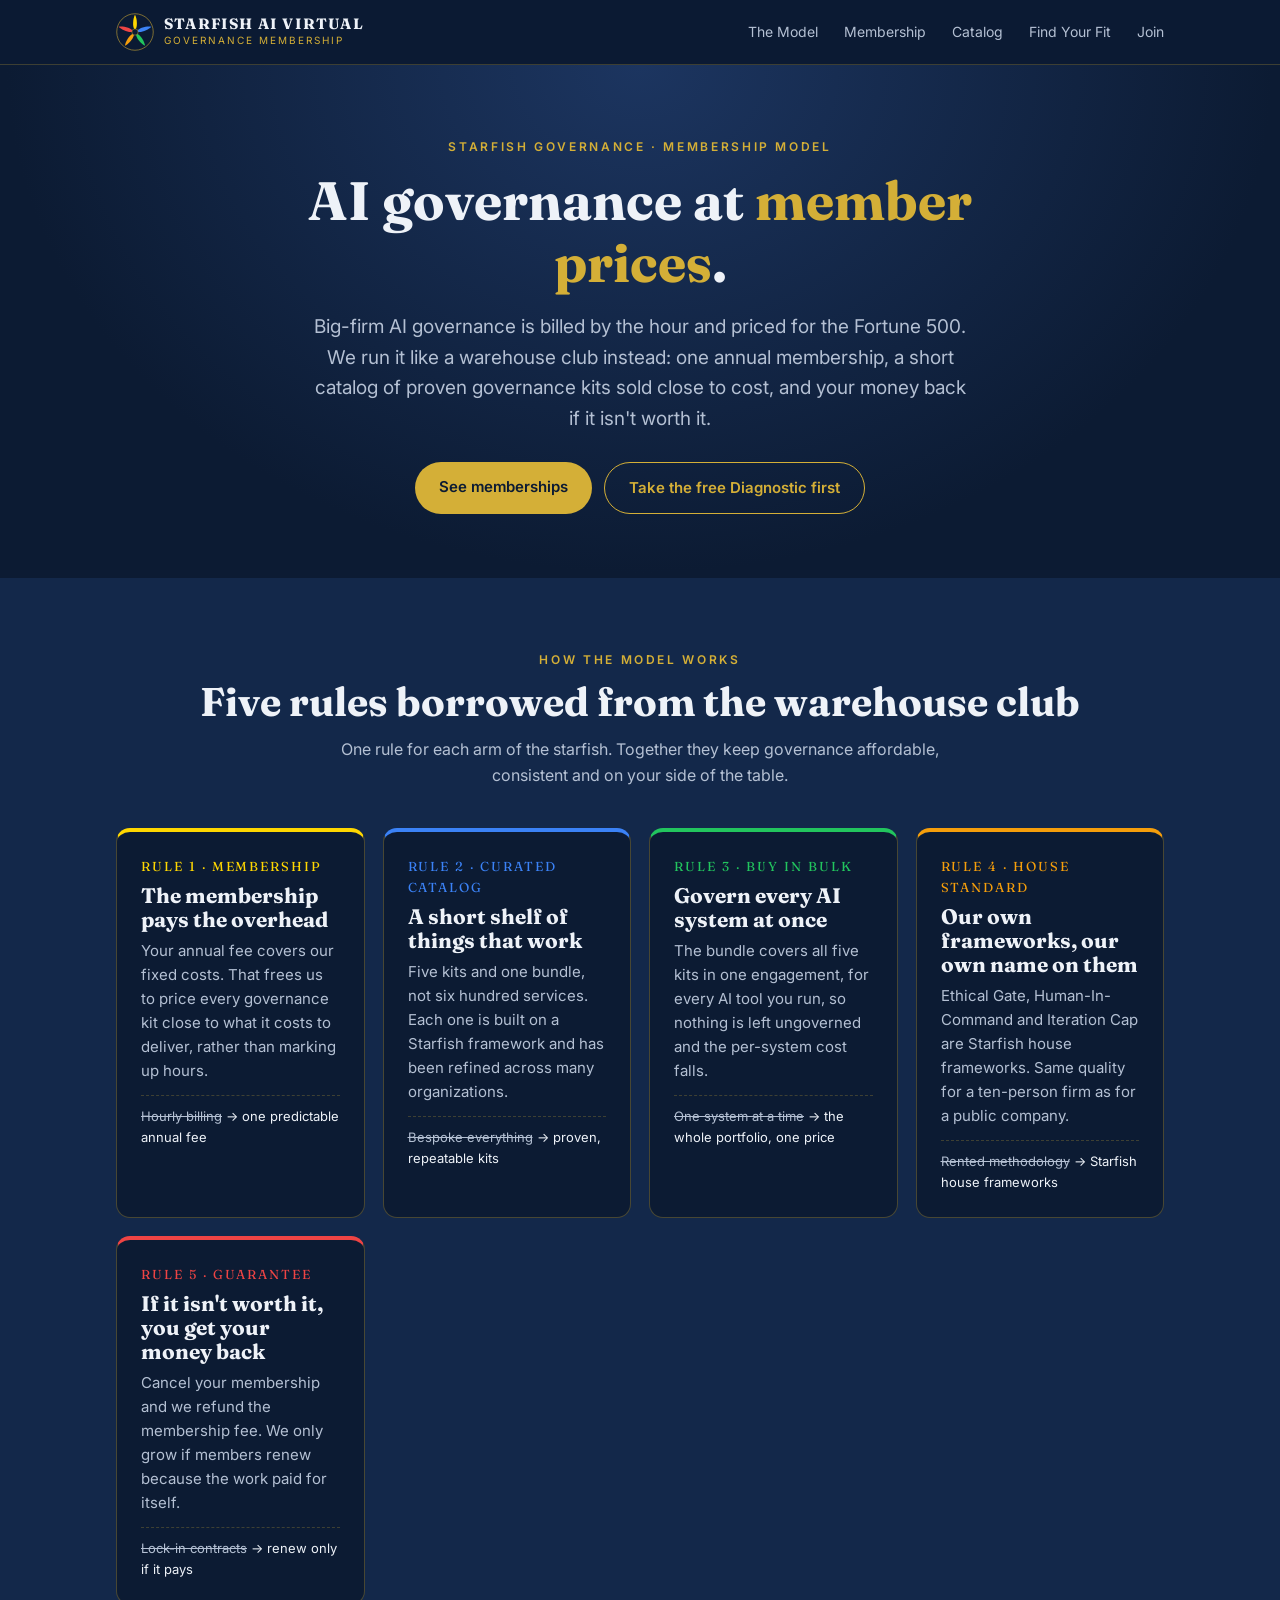
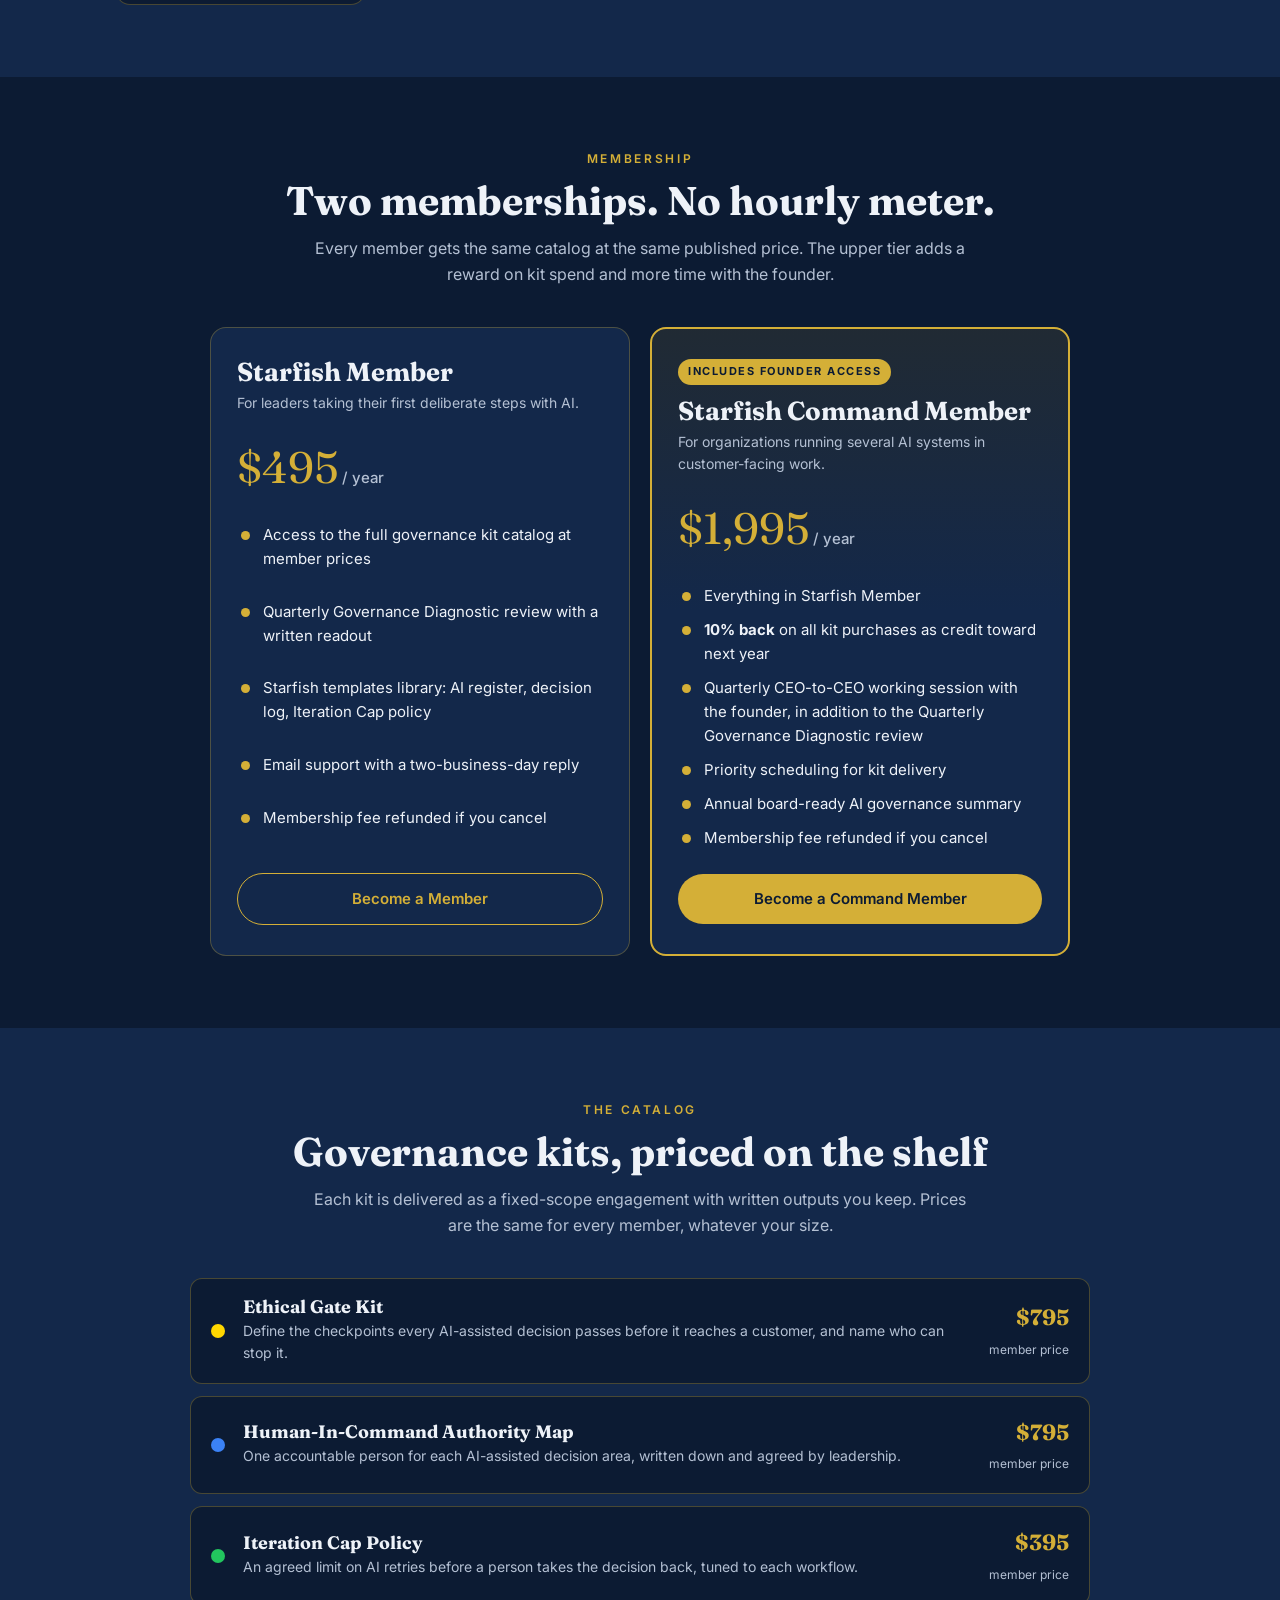
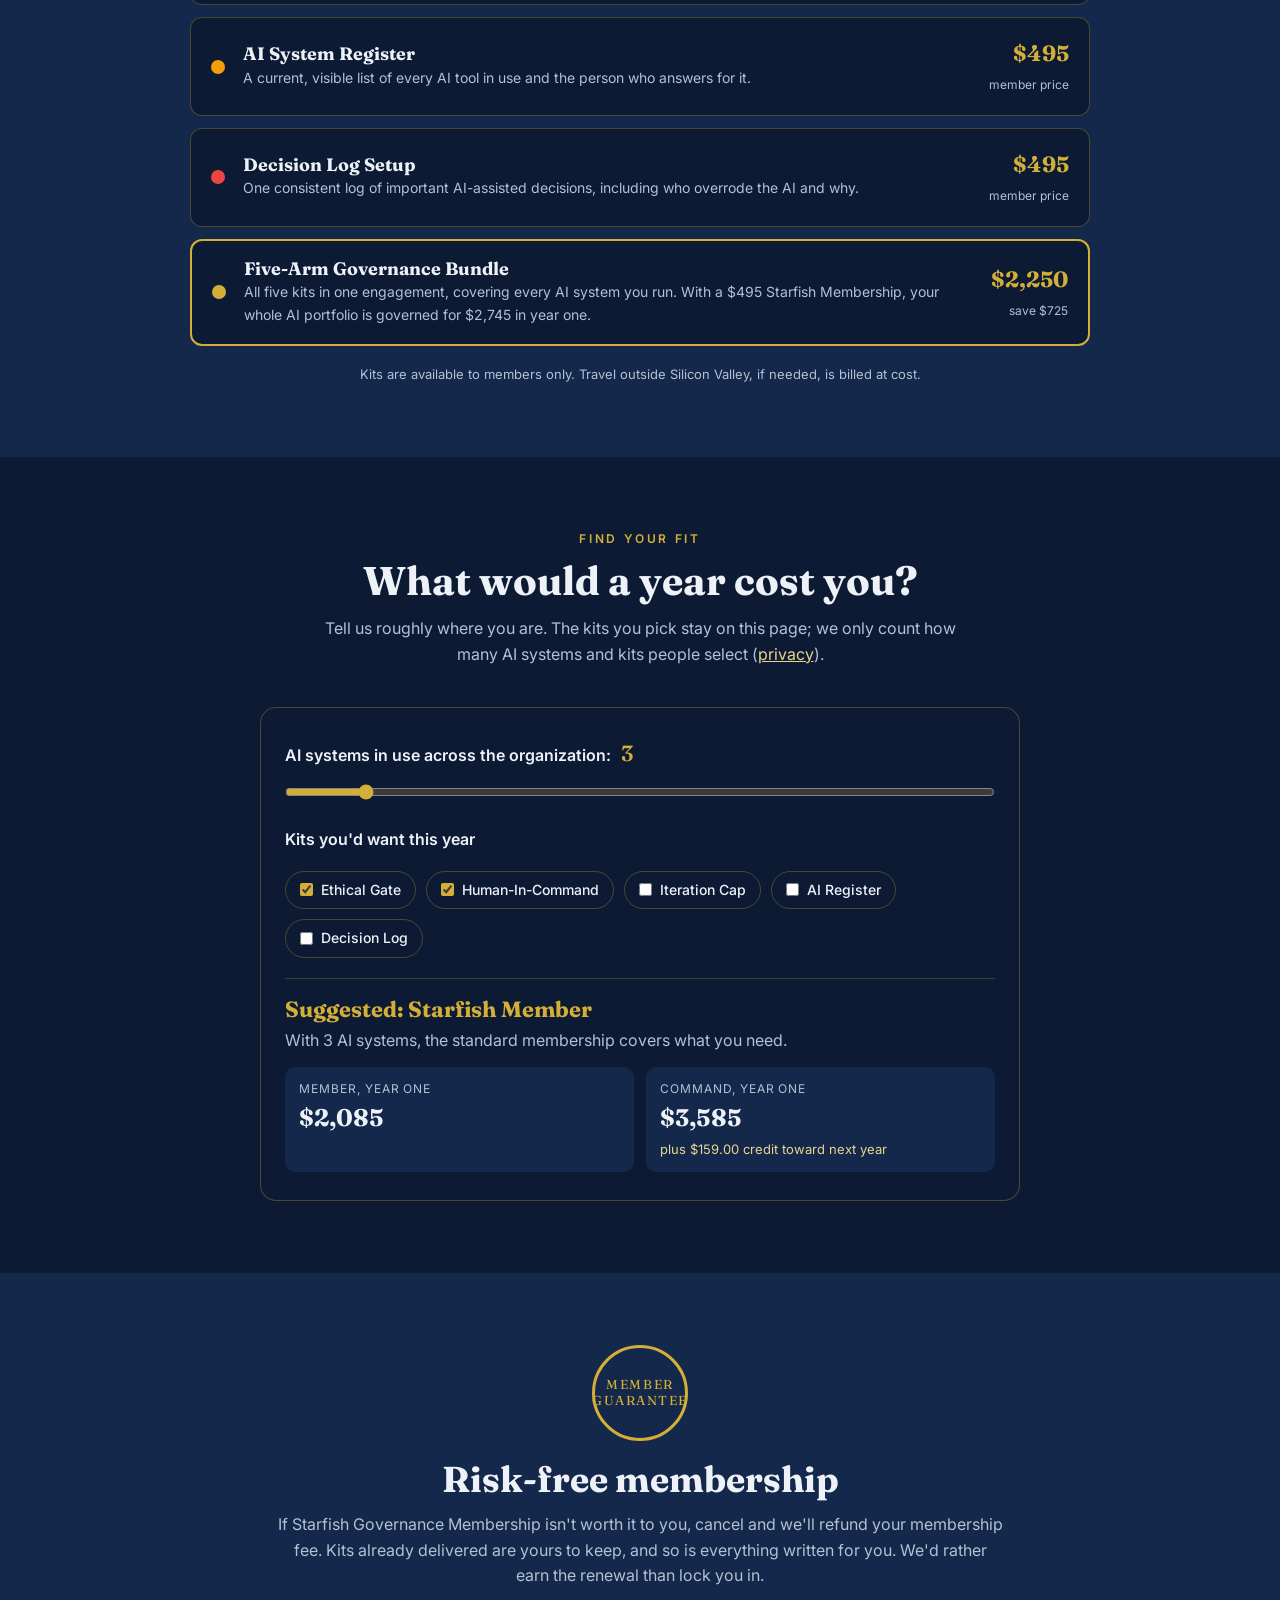
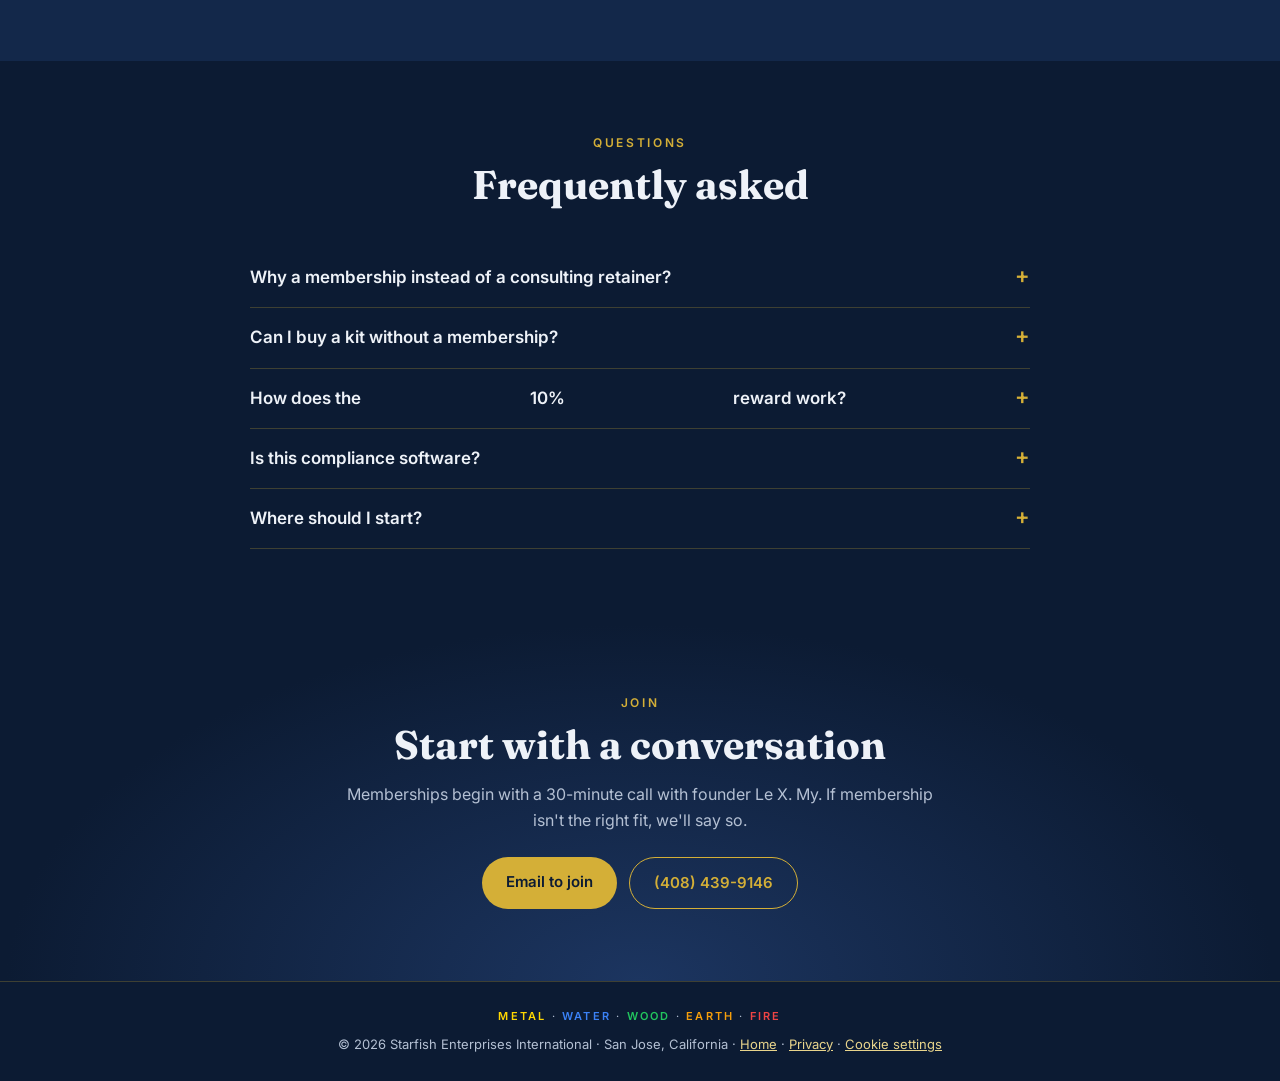
==== governance-membership.html @ 1121ae3e "Keep pages working with analytics blocked; tighten consent handling - Diagnostic and calculator call" ====
<!doctype html>
<html lang="en">
<head>
<meta charset="utf-8">
<meta name="viewport" content="width=device-width, initial-scale=1">
<!-- Google Analytics with cookie choice: see analytics.js -->
<script src="analytics.js"></script>
<title>Starfish Governance Membership</title>
<meta name="description" content="Starfish Governance Membership: AI governance on a membership model. One annual fee, a short catalog of governance kits at published near-cost prices, and a refund if it isn't worth it.">
<link rel="preconnect" href="https://fonts.googleapis.com">
<link rel="preconnect" href="https://fonts.gstatic.com" crossorigin>
<link href="https://fonts.googleapis.com/css2?family=Fraunces:opsz,wght@9..144,500;9..144,700&family=Inter:wght@400;500;600&display=swap" rel="stylesheet">
<style>
:root{
  --navy:#0C1B33; --navy2:#13284a; --navy3:#1c3560;
  --gold:#D4AF37; --gold-soft:#e9d58c;
  --ink:#eef2f8; --muted:#b4c0d3; --line:rgba(212,175,55,.3);
  --wood:#22C55E; --fire:#EF4444; --earth:#F59E0B; --metal:#FFD700; --water:#3B82F6;
}
*{box-sizing:border-box;margin:0;padding:0}
[hidden]{display:none!important}
html{scroll-behavior:smooth}
body{background:var(--navy);color:var(--ink);font-family:Inter,system-ui,sans-serif;line-height:1.6;-webkit-font-smoothing:antialiased}
a{color:var(--gold-soft)}
.wrap{max-width:1080px;margin:0 auto;padding:0 16px}
h1,h2,h3{font-family:Fraunces,Georgia,serif;line-height:1.15;font-weight:700}

header{position:sticky;top:0;z-index:10;background:rgba(12,27,51,.92);backdrop-filter:blur(8px);border-bottom:1px solid rgba(212,175,55,.25)}
.bar{display:flex;align-items:center;justify-content:space-between;height:64px}
.brand{display:flex;align-items:center;gap:10px;text-decoration:none;color:var(--ink)}
.brand svg{width:38px;height:38px}
.brand b{font-family:Fraunces,serif;letter-spacing:.08em;font-size:15px;display:block;line-height:1.1}
.brand small{color:var(--gold);font-size:10px;letter-spacing:.2em;display:block}
nav a{color:var(--muted);text-decoration:none;font-size:14px;margin-left:22px}
nav a:hover{color:var(--gold)}
@media(max-width:700px){nav{display:none}}

.hero{padding:72px 0 64px;text-align:center;background:radial-gradient(ellipse at top,var(--navy3),var(--navy) 70%)}
.eyebrow{color:var(--gold);letter-spacing:.22em;font-size:12px;font-weight:600;text-transform:uppercase}
.hero h1{font-size:clamp(32px,6vw,54px);margin:14px auto 18px;max-width:820px}
.hero h1 em{font-style:normal;color:var(--gold)}
.lead{color:var(--muted);font-size:clamp(16px,2.2vw,19px);max-width:660px;margin:0 auto 28px}
.btns{display:flex;gap:12px;justify-content:center;flex-wrap:wrap}
.btn{display:inline-block;padding:13px 24px;border-radius:999px;font-weight:600;font-size:15px;text-decoration:none;transition:transform .15s;border:0;cursor:pointer;font-family:inherit}
.btn:hover{transform:translateY(-2px)}
.btn.primary{background:var(--gold);color:var(--navy)}
.btn.ghost{border:1px solid var(--gold);color:var(--gold);background:none}

section{padding:72px 0}
.alt{background:var(--navy2)}
.sec-head{text-align:center;margin-bottom:40px}
.sec-head h2{font-size:clamp(28px,4.4vw,40px);margin-top:10px}
.sec-head p{color:var(--muted);max-width:660px;margin:12px auto 0}

/* principles */
.principles{display:grid;grid-template-columns:repeat(auto-fit,minmax(240px,1fr));gap:18px}
.pr{background:var(--navy);border:1px solid var(--line);border-radius:14px;padding:24px;border-top:4px solid var(--c)}
.pr .n{color:var(--c);font-family:Fraunces,serif;font-size:13px;letter-spacing:.15em;text-transform:uppercase}
.pr h3{font-size:21px;margin:6px 0 8px}
.pr p{color:var(--muted);font-size:15px}
.pr .vs{margin-top:12px;font-size:13px;color:var(--ink);border-top:1px dashed rgba(212,175,55,.25);padding-top:10px}
.pr .vs s{color:var(--muted)}

/* tiers */
.tiers{display:grid;grid-template-columns:repeat(auto-fit,minmax(280px,1fr));gap:20px;max-width:860px;margin:0 auto}
.tier{background:var(--navy2);border:1px solid var(--line);border-radius:16px;padding:30px 26px;display:flex;flex-direction:column}
.tier.featured{border:2px solid var(--gold);background:linear-gradient(180deg,rgba(212,175,55,.10),var(--navy2) 45%)}
.tier .badge{align-self:flex-start;background:var(--gold);color:var(--navy);font-size:11px;font-weight:700;letter-spacing:.14em;text-transform:uppercase;padding:4px 10px;border-radius:999px;margin-bottom:12px}
.tier h3{font-size:26px}
.tier .for{color:var(--muted);font-size:14px;margin-top:4px}
.price{font-family:Fraunces,serif;font-size:44px;margin:18px 0 2px;color:var(--gold)}
.price small{font-family:Inter,sans-serif;font-size:15px;color:var(--muted);font-weight:500}
.tier ul{list-style:none;margin:18px 0 24px;display:grid;gap:10px;flex:1}
.tier li{padding-left:26px;position:relative;font-size:15px}
.tier li:before{content:"";position:absolute;left:4px;top:8px;width:9px;height:9px;border-radius:50%;background:var(--gold)}
.tier .btn{text-align:center}

/* catalog */
.catalog{display:grid;gap:12px;max-width:900px;margin:0 auto}
.item{display:grid;grid-template-columns:auto 1fr auto;gap:18px;align-items:center;background:var(--navy);border:1px solid var(--line);border-radius:12px;padding:18px 20px}
.item .dot{width:14px;height:14px;border-radius:50%;background:var(--c)}
.item h3{font-size:18px}
.item p{color:var(--muted);font-size:14px;margin-top:2px}
.item .pp{text-align:right;white-space:nowrap}
.item .pp b{font-family:Fraunces,serif;font-size:22px;color:var(--gold);display:block}
.item .pp span{font-size:12px;color:var(--muted)}
.item.bundle{border:2px solid var(--gold)}
@media(max-width:560px){
  .item{grid-template-columns:auto 1fr;row-gap:8px}
  .item .pp{grid-column:2;text-align:left}
  .item .pp b{display:inline;margin-right:8px}
}
.fine{text-align:center;color:var(--muted);font-size:13px;margin-top:18px}

/* calculator */
.calc{max-width:760px;margin:0 auto;background:var(--navy);border:1px solid var(--line);border-radius:16px;padding:28px 24px}
.calc label{display:block;font-weight:600;margin-bottom:10px}
.calc output{color:var(--gold);font-family:Fraunces,serif;font-size:22px;margin-left:6px}
.calc input[type=range]{width:100%;accent-color:var(--gold)}
.checks{display:flex;flex-wrap:wrap;gap:10px;margin:18px 0 6px}
.checks label{display:flex;align-items:center;gap:8px;font-weight:500;font-size:14px;border:1px solid var(--line);border-radius:999px;padding:7px 14px;margin:0;cursor:pointer}
.checks input{accent-color:var(--gold)}
.rec{margin-top:20px;border-top:1px solid rgba(212,175,55,.25);padding-top:18px}
.rec h3{font-size:22px;color:var(--gold)}
.rec p{color:var(--muted);margin-top:6px}
.rec .tot{display:flex;flex-wrap:wrap;gap:12px;margin-top:14px}
.rec .tot div{flex:1 1 180px;background:var(--navy2);border-radius:10px;padding:12px 14px}
.rec .tot span{display:block;font-size:12px;color:var(--muted);letter-spacing:.08em;text-transform:uppercase}
.rec .tot b{font-family:Fraunces,serif;font-size:24px}
.rec .tot em{display:block;font-style:normal;font-size:13px;color:var(--gold-soft);margin-top:2px}

/* guarantee */
.guar{text-align:center;max-width:760px;margin:0 auto}
.seal{width:96px;height:96px;margin:0 auto 18px;border-radius:50%;border:3px solid var(--gold);display:flex;align-items:center;justify-content:center;font-family:Fraunces,serif;color:var(--gold);font-size:13px;letter-spacing:.12em;line-height:1.2}
.guar h2{font-size:clamp(26px,4vw,36px);margin-bottom:12px}
.guar p{color:var(--muted)}

/* faq */
.faq{max-width:780px;margin:0 auto}
details{border-bottom:1px solid rgba(212,175,55,.25);padding:16px 0}
summary{cursor:pointer;font-weight:600;font-size:17px;list-style:none;display:flex;justify-content:space-between;gap:12px}
summary::-webkit-details-marker{display:none}
summary:after{content:"+";color:var(--gold);font-size:22px;line-height:1}
details[open] summary:after{content:"\2212"}
details p{color:var(--muted);margin-top:10px}

.contact{text-align:center;background:radial-gradient(ellipse at bottom,var(--navy3),var(--navy) 70%)}
.contact h2{font-size:clamp(28px,4.4vw,40px);margin:10px 0 14px}
.contact p{color:var(--muted);max-width:620px;margin:0 auto 24px}
footer{border-top:1px solid rgba(212,175,55,.25);padding:26px 0;text-align:center;color:var(--muted);font-size:13px}
footer .els{letter-spacing:.2em;font-size:11px;margin-bottom:8px}
footer .els span{font-weight:600}
</style>
</head>
<body>

<svg width="0" height="0" style="position:absolute">
  <defs>
    <path id="arm" d="M0,-10 C16,-24 11,-74 0,-92 C-11,-74 -16,-24 0,-10Z"/>
    <g id="star">
      <circle r="98" fill="none" stroke="#D4AF37" stroke-width="3"/>
      <use href="#arm" fill="#FFD700"/>
      <use href="#arm" fill="#3B82F6" transform="rotate(72)"/>
      <use href="#arm" fill="#22C55E" transform="rotate(144)"/>
      <use href="#arm" fill="#F59E0B" transform="rotate(216)"/>
      <use href="#arm" fill="#EF4444" transform="rotate(288)"/>
      <circle r="17" fill="#0C1B33" stroke="#D4AF37" stroke-width="2.5"/>
    </g>
  </defs>
</svg>

<header>
  <div class="wrap bar">
    <a class="brand" href="index.html">
      <svg viewBox="-102 -102 204 204" aria-hidden="true"><use href="#star"/></svg>
      <span><b>STARFISH AI VIRTUAL</b><small>GOVERNANCE MEMBERSHIP</small></span>
    </a>
    <nav>
      <a href="#model">The Model</a>
      <a href="#tiers">Membership</a>
      <a href="#catalog">Catalog</a>
      <a href="#fit">Find Your Fit</a>
      <a href="#join">Join</a>
    </nav>
  </div>
</header>

<main>

<section class="hero">
  <div class="wrap">
    <div class="eyebrow">Starfish Governance &middot; Membership Model</div>
    <h1>AI governance at <em>member prices</em>.</h1>
    <p class="lead">Big-firm AI governance is billed by the hour and priced for the Fortune 500. We run it like a warehouse club instead: one annual membership, a short catalog of proven governance kits sold close to cost, and your money back if it isn't worth it.</p>
    <div class="btns">
      <a class="btn primary" href="#tiers">See memberships</a>
      <a class="btn ghost" data-track="diagnostic_start_click" data-label="membership_hero" href="Starfish_Governance_Diagnostic.html">Take the free Diagnostic first</a>
    </div>
  </div>
</section>

<section class="alt" id="model">
  <div class="wrap">
    <div class="sec-head">
      <div class="eyebrow">How the Model Works</div>
      <h2>Five rules borrowed from the warehouse club</h2>
      <p>One rule for each arm of the starfish. Together they keep governance affordable, consistent and on your side of the table.</p>
    </div>
    <div class="principles">
      <div class="pr" style="--c:var(--metal)">
        <div class="n">Rule 1 &middot; Membership</div>
        <h3>The membership pays the overhead</h3>
        <p>Your annual fee covers our fixed costs. That frees us to price every governance kit close to what it costs to deliver, rather than marking up hours.</p>
        <div class="vs"><s>Hourly billing</s> &rarr; one predictable annual fee</div>
      </div>
      <div class="pr" style="--c:var(--water)">
        <div class="n">Rule 2 &middot; Curated Catalog</div>
        <h3>A short shelf of things that work</h3>
        <p><span data-fill="kit-count">Five</span> kits<span data-requires="bundle"> and one bundle</span>, not six hundred services. Each one is built on a Starfish framework and has been refined across many organizations.</p>
        <div class="vs"><s>Bespoke everything</s> &rarr; proven, repeatable kits</div>
      </div>
      <div class="pr" style="--c:var(--wood)" data-requires="bundle">
        <div class="n">Rule 3 &middot; Buy in Bulk</div>
        <h3>Govern every AI system at once</h3>
        <p>The bundle covers all <span data-fill="bundle-count">five</span> kits in one engagement, for every AI tool you run, so nothing is left ungoverned and the per-system cost falls.</p>
        <div class="vs"><s>One system at a time</s> &rarr; the whole portfolio, one price</div>
      </div>
      <div class="pr" style="--c:var(--earth)">
        <div class="n">Rule 4 &middot; House Standard</div>
        <h3>Our own frameworks, our own name on them</h3>
        <p>Ethical Gate, Human-In-Command and Iteration Cap are Starfish house frameworks. Same quality for a ten-person firm as for a public company.</p>
        <div class="vs"><s>Rented methodology</s> &rarr; Starfish house frameworks</div>
      </div>
      <div class="pr" style="--c:var(--fire)">
        <div class="n">Rule 5 &middot; Guarantee</div>
        <h3>If it isn't worth it, you get your money back</h3>
        <p>Cancel your membership and we refund the membership fee. We only grow if members renew because the work paid for itself.</p>
        <div class="vs"><s>Lock-in contracts</s> &rarr; renew only if it pays</div>
      </div>
    </div>
  </div>
</section>

<section id="tiers">
  <div class="wrap">
    <div class="sec-head">
      <div class="eyebrow">Membership</div>
      <h2>Two memberships. No hourly meter.</h2>
      <p>Every member gets the same catalog at the same published price. The upper tier adds a reward on kit spend and more time with the founder.</p>
    </div>
    <div class="tiers">
      <div class="tier">
        <h3>Starfish Member</h3>
        <div class="for">For leaders taking their first deliberate steps with AI.</div>
        <div class="price"><span data-fill="member">$495</span><small data-requires="member"> / year</small></div>
        <ul>
          <li>Access to the full governance kit catalog at member prices</li>
          <li>Quarterly Governance Diagnostic review with a written readout</li>
          <li>Starfish templates library: AI register, decision log, Iteration Cap policy</li>
          <li>Email support with a two-business-day reply</li>
          <li>Membership fee refunded if you cancel</li>
        </ul>
        <a class="btn ghost" href="#join" data-track="membership_join_click" data-label="become_member">Become a Member</a>
      </div>
      <div class="tier featured">
        <span class="badge">Includes founder access</span>
        <h3>Starfish Command Member</h3>
        <div class="for">For organizations running several AI systems in customer-facing work.</div>
        <div class="price"><span data-fill="command">$1,995</span><small data-requires="command"> / year</small></div>
        <ul>
          <li>Everything in Starfish Member</li>
          <li data-requires="reward"><b><span data-fill="reward">10%</span> back</b> on all kit purchases as credit toward next year</li>
          <li><span data-fill="session">Quarterly CEO-to-CEO working session with the founder</span>, in addition to the Quarterly Governance Diagnostic review</li>
          <li>Priority scheduling for kit delivery</li>
          <li>Annual board-ready AI governance summary</li>
          <li>Membership fee refunded if you cancel</li>
        </ul>
        <a class="btn primary" href="#join" data-track="membership_join_click" data-label="become_command_member">Become a Command Member</a>
      </div>
    </div>
  </div>
</section>

<section class="alt" id="catalog">
  <div class="wrap">
    <div class="sec-head">
      <div class="eyebrow">The Catalog</div>
      <h2>Governance kits, priced on the shelf</h2>
      <p>Each kit is delivered as a fixed-scope engagement with written outputs you keep. Prices are the same for every member, whatever your size.</p>
    </div>
    <div class="catalog">
      <div class="item" id="kit-ethical" style="--c:var(--metal)">
        <span class="dot"></span>
        <div><h3>Ethical Gate Kit</h3><p>Define the checkpoints every AI-assisted decision passes before it reaches a customer, and name who can stop it.</p></div>
        <div class="pp"><b data-kit-price="ethical">$795</b><span data-requires="kit:ethical">member price</span></div>
      </div>
      <div class="item" id="kit-authority" style="--c:var(--water)">
        <span class="dot"></span>
        <div><h3>Human-In-Command Authority Map</h3><p>One accountable person for each AI-assisted decision area, written down and agreed by leadership.</p></div>
        <div class="pp"><b data-kit-price="authority">$795</b><span data-requires="kit:authority">member price</span></div>
      </div>
      <div class="item" id="kit-iteration" style="--c:var(--wood)">
        <span class="dot"></span>
        <div><h3>Iteration Cap Policy</h3><p>An agreed limit on AI retries before a person takes the decision back, tuned to each workflow.</p></div>
        <div class="pp"><b data-kit-price="iteration">$395</b><span data-requires="kit:iteration">member price</span></div>
      </div>
      <div class="item" id="kit-register" style="--c:var(--earth)">
        <span class="dot"></span>
        <div><h3>AI System Register</h3><p>A current, visible list of every AI tool in use and the person who answers for it.</p></div>
        <div class="pp"><b data-kit-price="register">$495</b><span data-requires="kit:register">member price</span></div>
      </div>
      <div class="item" id="kit-log" style="--c:var(--fire)">
        <span class="dot"></span>
        <div><h3>Decision Log Setup</h3><p>One consistent log of important AI-assisted decisions, including who overrode the AI and why.</p></div>
        <div class="pp"><b data-kit-price="log">$495</b><span data-requires="kit:log">member price</span></div>
      </div>
      <div class="item bundle" style="--c:var(--gold)">
        <span class="dot"></span>
        <div><h3><span data-fill="bundle-name">Five-Arm</span> Governance Bundle</h3><p>All <span data-fill="bundle-count">five</span> kits in one engagement, covering every AI system you run. <span data-requires="year1">With a <span data-fill="member">$495</span> Starfish Membership, your whole AI portfolio is governed for <span data-fill="year1">$2,745</span> in year one.</span></p></div>
        <div class="pp"><b data-fill="bundle">$2,250</b><span data-requires="bundle-save">save <span data-fill="bundle-save">$725</span></span></div>
      </div>
    </div>
    <p class="fine">Kits are available to members only. Travel outside Silicon Valley, if needed, is billed at cost.</p>
  </div>
</section>

<section id="fit">
  <div class="wrap">
    <div class="sec-head">
      <div class="eyebrow">Find Your Fit</div>
      <h2>What would a year cost you?</h2>
      <p>Tell us roughly where you are. The kits you pick stay on this page; we only count how many AI systems and kits people select (<a href="privacy.html">privacy</a>).</p>
    </div>
    <div class="calc">
      <label for="sys">AI systems in use across the organization: <output id="sysOut">3</output></label>
      <input type="range" id="sys" min="1" max="20" value="3">
      <div style="margin-top:20px;font-weight:600">Kits you'd want this year</div>
      <div class="checks" id="kits">
        <label><input type="checkbox" data-kit="ethical" checked> Ethical Gate</label>
        <label><input type="checkbox" data-kit="authority" checked> Human-In-Command</label>
        <label><input type="checkbox" data-kit="iteration"> Iteration Cap</label>
        <label><input type="checkbox" data-kit="register"> AI Register</label>
        <label><input type="checkbox" data-kit="log"> Decision Log</label>
      </div>
      <div class="rec" id="rec" aria-live="polite"></div>
    </div>
  </div>
</section>

<section class="alt">
  <div class="wrap guar">
    <div class="seal">MEMBER<br>GUARANTEE</div>
    <h2>Risk-free membership</h2>
    <p>If Starfish Governance Membership isn't worth it to you, cancel and we'll refund your membership fee. Kits already delivered are yours to keep, and so is everything written for you. We'd rather earn the renewal than lock you in.</p>
  </div>
</section>

<section>
  <div class="wrap">
    <div class="sec-head">
      <div class="eyebrow">Questions</div>
      <h2>Frequently asked</h2>
    </div>
    <div class="faq">
      <details>
        <summary>Why a membership instead of a consulting retainer?</summary>
        <p>A retainer pays for hours, so the incentive is more hours. A membership pays for access, so our incentive is to make the kits work quickly and well enough that you renew.</p>
      </details>
      <details>
        <summary>Can I buy a kit without a membership?</summary>
        <p>No. Like a warehouse club, the catalog is members only. That's what lets us keep kit prices close to cost.</p>
      </details>
      <details data-requires="reward">
        <summary>How does the <span data-fill="reward">10%</span> reward work?</summary>
        <p>Command Members earn <span data-fill="reward">10%</span> of what they spend on kits during the membership year as credit, applied to the next year's membership or kits.</p>
      </details>
      <details>
        <summary>Is this compliance software?</summary>
        <p>No. Starfish focuses on decision authority and human accountability: who decides, who can stop a decision, and who answers for it. It works alongside whatever compliance tools you already use.</p>
      </details>
      <details>
        <summary>Where should I start?</summary>
        <p>Take the free two-minute <a href="Starfish_Governance_Diagnostic.html">Governance Diagnostic</a>. Your weakest areas point to the first kits worth buying.</p>
      </details>
    </div>
  </div>
</section>

<section class="contact" id="join">
  <div class="wrap">
    <div class="eyebrow">Join</div>
    <h2>Start with a conversation</h2>
    <p>Memberships begin with a 30-minute call with founder Le X. My. If membership isn't the right fit, we'll say so.</p>
    <div class="btns">
      <a data-track="membership_join_click" data-label="email_to_join" class="btn primary" href="mailto:StarfishAIVirtual@gmail.com?subject=Starfish%20Governance%20Membership">Email to join</a>
      <a data-track="membership_join_click" data-label="phone" class="btn ghost" href="tel:+14084399146">(408) 439-9146</a>
    </div>
  </div>
</section>

</main>

<footer>
  <div class="wrap">
    <div class="els"><span style="color:var(--metal)">METAL</span> &middot; <span style="color:var(--water)">WATER</span> &middot; <span style="color:var(--wood)">WOOD</span> &middot; <span style="color:var(--earth)">EARTH</span> &middot; <span style="color:var(--fire)">FIRE</span></div>
    &copy; <span id="y">2026</span> Starfish Enterprises International &middot; San Jose, California &middot; <a href="index.html">Home</a> &middot; <a href="privacy.html">Privacy</a><span data-cookie-settings-wrap hidden> &middot; <a href="#" data-cookie-settings>Cookie settings</a></span>
  </div>
</footer>

<script>
/* Prices and the founder-session schedule are set here. The page is filled
   from these values: [data-fill] elements get a value, [data-kit-price]
   elements get a kit's price, and [data-requires] elements are hidden when
   the value they depend on isn't valid. The HTML also carries the same text
   for visitors without JavaScript and for search snippets: when you change a
   value here, update that text too. The browser console lists every spot that
   no longer matches, and any value that isn't valid. */
const PRICE={member:495,command:1995,bundle:2250,reward:0.10,
  kits:{ethical:795,authority:795,iteration:395,register:495,log:495},
  /* The Five-Arm Bundle covers exactly these kits. */
  bundleKits:['ethical','authority','iteration','register','log']};
/* One word, such as Quarterly or Monthly; used on the card and in the calculator. */
const SESSION_CADENCE='Quarterly';
const SESSION_CARD=SESSION_CADENCE+' CEO-to-CEO working session with the founder';
const SESSION_CALC=SESSION_CADENCE.toLowerCase()+' founder sessions';

const USD=new Intl.NumberFormat('en-US',{style:'currency',currency:'USD'});
const USD0=new Intl.NumberFormat('en-US',{style:'currency',currency:'USD',minimumFractionDigits:0,maximumFractionDigits:0});
/* Prices and totals: rounded to the cent, then whole dollars if whole, cents otherwise. */
const fmt=n=>{n=Math.round(n*100)/100;return Number.isInteger(n)?USD0.format(n):USD.format(n);};
/* Credit: always to the cent, rounded down so it never promises more than earned. */
const fmtCredit=n=>USD.format(Math.floor(n*100+1e-6)/100);
/* Percentage rounded down to one decimal, for the same reason (7.5% stays 7.5%). */
const pct=r=>(Math.floor(r*1000+1e-6)/10)+'%';
const WORDS=['Zero','One','Two','Three','Four','Five','Six','Seven','Eight','Nine','Ten'];
const countWord=n=>WORDS[n]||String(n);
/* hasOwnProperty.call works in every browser (Object.hasOwn needs iOS 15.4+). */
const own=(o,k)=>Object.prototype.hasOwnProperty.call(o,k);
const isMoney=v=>typeof v==='number'&&Number.isFinite(v)&&v>=0;
const MONEY_HINT='use a number of dollars, 0 or more.';

/* ---- One validation pass over the price list. Each problem is logged once. ----
   fallback: what the page shows when the value is invalid (null keeps the page
   text; elements marked data-requires="<name>" are hidden either way). */
const SCALARS={
  member: {ok:isMoney,show:fmt,hint:MONEY_HINT,fallback:'On request'},
  command:{ok:isMoney,show:fmt,hint:MONEY_HINT,fallback:'On request'},
  bundle: {ok:isMoney,show:fmt,hint:MONEY_HINT,fallback:'On request'},
  reward: {ok:v=>typeof v==='number'&&v>=0&&v<=1,show:pct,hint:'use a fraction such as 0.10 for 10%.',fallback:null}};
const SCALAR_OK={};
for(const k in SCALARS){
  SCALAR_OK[k]=SCALARS[k].ok(PRICE[k]);
  if(!SCALAR_OK[k])console.error('PRICE.'+k+' is not valid ('+JSON.stringify(PRICE[k])+'); '+SCALARS[k].hint);
}
/* The calculator needs the two membership prices; the bundle and reward are optional extras. */
const PRICES_OK=SCALAR_OK.member&&SCALAR_OK.command;

const KITS_SHAPE_OK=!!PRICE.kits&&typeof PRICE.kits==='object'&&!Array.isArray(PRICE.kits);
if(!KITS_SHAPE_OK)console.error('PRICE.kits must be written as {name:price, ...}, not '+(Array.isArray(PRICE.kits)?'a list':JSON.stringify(PRICE.kits))+'.');
const KITS=KITS_SHAPE_OK?PRICE.kits:{};
const KIT_OK={};
for(const k of Object.keys(KITS)){
  KIT_OK[k]=isMoney(KITS[k]);
  if(!KIT_OK[k])console.error('PRICE.kits.'+k+' is not valid ('+JSON.stringify(KITS[k])+'); '+MONEY_HINT);
}
/* A kit's price, or undefined if the kit isn't listed or its price isn't valid. */
const kitPrice=k=>own(KIT_OK,k)&&KIT_OK[k]?KITS[k]:undefined;
const VALID_KITS=Object.keys(KITS).filter(k=>KIT_OK[k]);

/* The bundle is offered when its price is valid and it names distinct, listed kits.
   One kit with a bad price doesn't withdraw it; only the "save" figure needs every price. */
const BUNDLE_KITS=Array.isArray(PRICE.bundleKits)?PRICE.bundleKits:[];
const BUNDLE_NAME=countWord(BUNDLE_KITS.length)+'-Arm';
const BUNDLE_OK=(function(){
  if(!Array.isArray(PRICE.bundleKits)){console.error('PRICE.bundleKits must be a list of kit names.');return false;}
  let ok=SCALAR_OK.bundle;
  const seen=new Set();
  BUNDLE_KITS.forEach(k=>{
    if(seen.has(k)){console.error('PRICE.bundleKits lists "'+k+'" more than once.');ok=false;}
    seen.add(k);
    if(!own(KITS,k)){console.error('PRICE.bundleKits names "'+k+'", which is not in PRICE.kits.');ok=false;}
  });
  return ok;
})();
const SAVE=BUNDLE_OK&&BUNDLE_KITS.every(k=>kitPrice(k)!==undefined)
  ?BUNDLE_KITS.reduce((a,k)=>a+kitPrice(k),0)-PRICE.bundle:NaN;

(function fill(){
  /* Whether each named value is valid; data-requires uses these names, plus "kit:<name>". */
  const VALID={member:SCALAR_OK.member,command:SCALAR_OK.command,reward:SCALAR_OK.reward,
    bundle:BUNDLE_OK,year1:BUNDLE_OK&&SCALAR_OK.member,'bundle-save':SAVE>0};
  const V={session:SESSION_CARD,'kit-count':countWord(VALID_KITS.length),
    'bundle-count':countWord(BUNDLE_KITS.length).toLowerCase(),'bundle-name':BUNDLE_NAME,
    'bundle-save':VALID['bundle-save']?fmt(SAVE):null,
    year1:VALID.year1?fmt(PRICE.member+PRICE.bundle):null};
  for(const k in SCALARS)V[k]=VALID[k]?SCALARS[k].show(PRICE[k]):SCALARS[k].fallback;

  const reported=new Set();
  const once=(type,msg)=>{if(!reported.has(msg)){reported.add(msg);console[type](msg);}};
  const put=(el,label,v)=>{
    const old=el.textContent.trim();
    if(old!==v)once('warn','Page text "'+old+'" for '+label+' differs from the price list ("'+v+'"); update the HTML too.');
    el.textContent=v;
  };
  document.querySelectorAll('[data-fill]').forEach(el=>{
    const key=el.dataset.fill;
    if(!own(V,key)){once('error','No value for data-fill="'+key+'"; the page keeps its text "'+el.textContent.trim()+'".');return;}
    if(V[key]!==null)put(el,key,V[key]);
  });
  /* Kit cards, including one whose kit was removed from PRICE.kits, read "On request" without a valid price. */
  document.querySelectorAll('[data-kit-price]').forEach(el=>{
    const k=el.dataset.kitPrice,p=kitPrice(k);
    put(el,'kit '+k,p!==undefined?fmt(p):'On request');
  });
  document.querySelectorAll('[data-requires]').forEach(el=>{
    const r=el.dataset.requires;
    let ok;
    if(r.indexOf('kit:')===0)ok=kitPrice(r.slice(4))!==undefined;
    else if(own(VALID,r))ok=VALID[r];
    else{once('error','Unknown data-requires="'+r+'".');return;}
    el.hidden=!ok;
  });

  const boxes=[...document.querySelectorAll('#kits input')];
  boxes.forEach(i=>{
    const k=i.dataset.kit;
    if(!own(KITS,k))once('error','Calculator kit "'+k+'" is not in PRICE.kits.');
    if(kitPrice(k)===undefined)i.closest('label').hidden=true;
  });
  Object.keys(KITS).forEach(k=>{if(!boxes.some(i=>i.dataset.kit===k))console.error('PRICE.kits.'+k+' has no checkbox in the calculator.');});
})();
try{document.getElementById('y').textContent=new Date().getFullYear()}catch(e){}

const sys=document.getElementById('sys'),sysOut=document.getElementById('sysOut'),
      kits=document.getElementById('kits'),rec=document.getElementById('rec');

function update(){
  const n=+sys.value; sysOut.textContent=n;
  if(!PRICES_OK){
    rec.innerHTML='<h3>Pricing is being updated</h3><p>Please <a href="#join">contact us</a> for a quote.</p>';
    return;
  }
  const picked=[...kits.querySelectorAll('input:checked')].map(i=>i.dataset.kit).filter(k=>kitPrice(k)!==undefined);
  /* Only bundle kits can be replaced by the bundle, and only when the bundle is offered; any other kit is added on top. */
  const inBundle=BUNDLE_OK?picked.filter(k=>BUNDLE_KITS.includes(k)):[];
  let bundled=inBundle.reduce((a,k)=>a+kitPrice(k),0);
  const extra=picked.filter(k=>!inBundle.includes(k)).reduce((a,k)=>a+kitPrice(k),0);
  let note='';
  if(BUNDLE_OK&&bundled>PRICE.bundle){
    note='For these '+inBundle.length+' kits the '+BUNDLE_NAME+' Bundle is cheaper, so we priced that instead.';
    bundled=PRICE.bundle;
  }
  const kitTotal=bundled+extra;
  const member=PRICE.member+kitTotal;
  /* The reward is credit toward next year, so it is not taken off the year-one price. */
  const command=PRICE.command+kitTotal;
  const credit=SCALAR_OK.reward?kitTotal*PRICE.reward:0;
  const heavy=n>=5;
  const tier=heavy?'Starfish Command Member':'Starfish Member';
  const why=heavy
    ? 'With '+n+' AI systems in play, the '+SESSION_CALC+' and board-ready summary earn their keep.'
    : 'With '+n+' AI system'+(n>1?'s':'')+', the standard membership covers what you need.';
  rec.innerHTML='<h3>Suggested: '+tier+'</h3><p>'+why+(note?' '+note:'')+'</p>'+
    '<div class="tot"><div><span>Member, year one</span><b>'+fmt(member)+'</b></div>'+
    '<div><span>Command, year one</span><b>'+fmt(command)+'</b>'+
    (credit>0?'<em>plus '+fmtCredit(credit)+' credit toward next year</em>':'')+'</div></div>';
}
/* calculator_used is sent when the visitor leaves or switches away from the page, with
   their choices at that moment; it is sent again only if they change their choices after that. */
let calcUsed=false,calcLast='';
function used(){update();calcUsed=true;}
function sendCalc(){
  if(!calcUsed||!window.starfishTrack)return;
  const p={ai_systems:+sys.value,kits_selected:kits.querySelectorAll('input:checked').length};
  const key=p.ai_systems+'/'+p.kits_selected;
  if(key===calcLast)return;
  calcLast=key;
  window.starfishTrack('calculator_used',Object.assign({transport_type:'beacon'},p));
}
document.addEventListener('visibilitychange',()=>{if(document.visibilityState==='hidden')sendCalc();});
window.addEventListener('pagehide',sendCalc);
sys.addEventListener('input',used);
kits.addEventListener('change',used);
update();
</script>
</body>
</html>
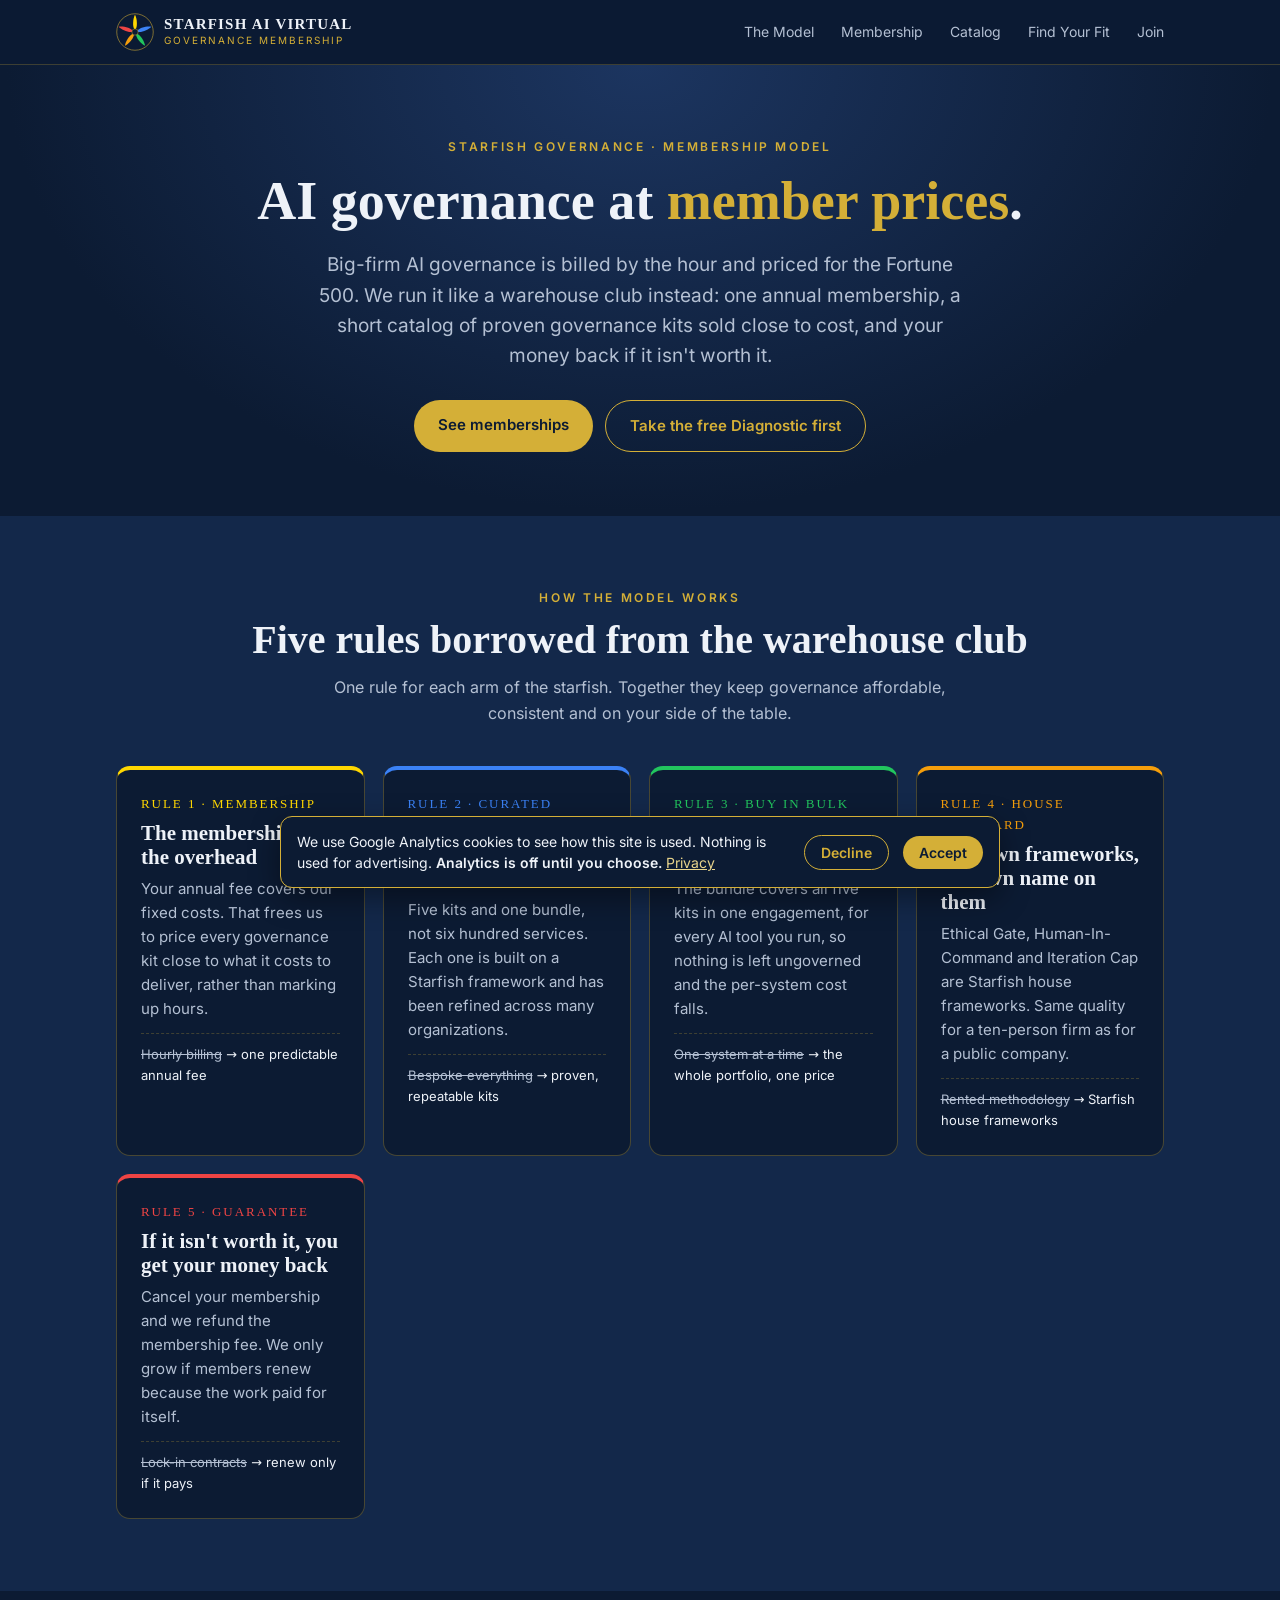
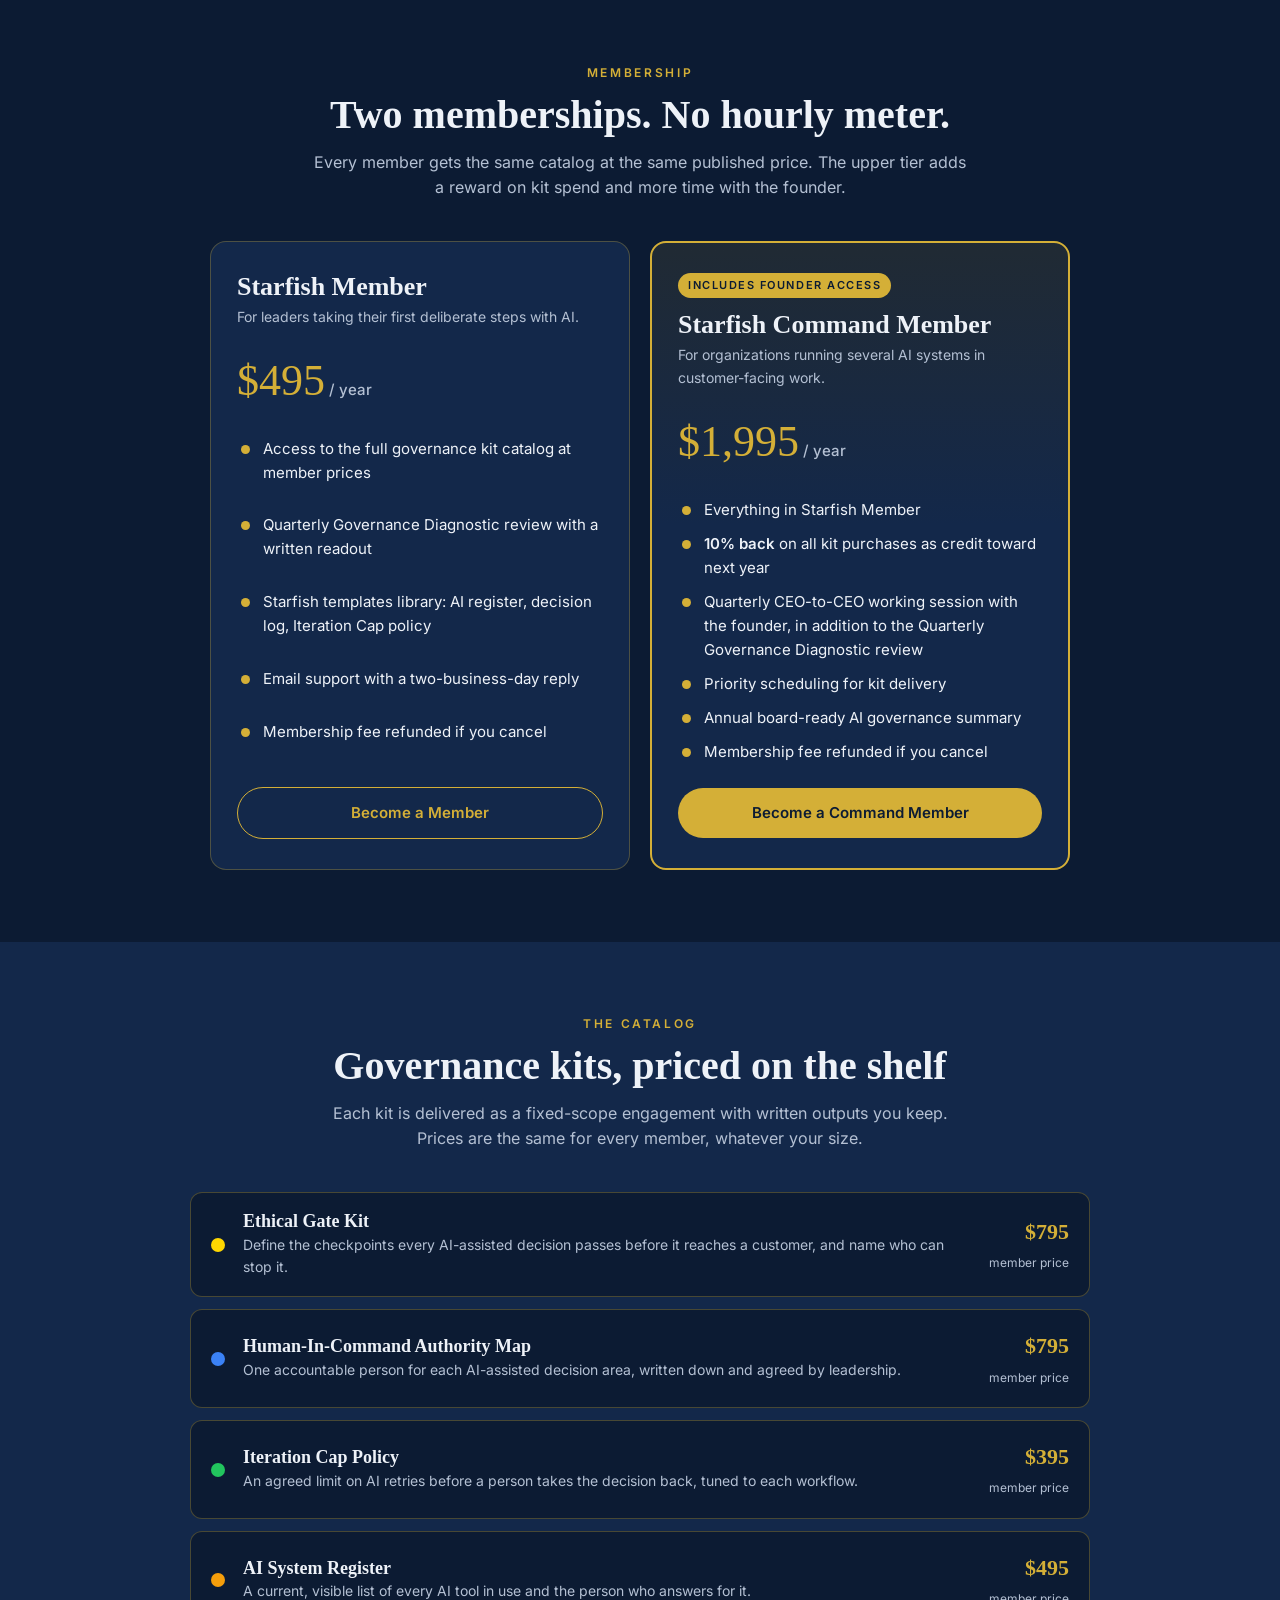
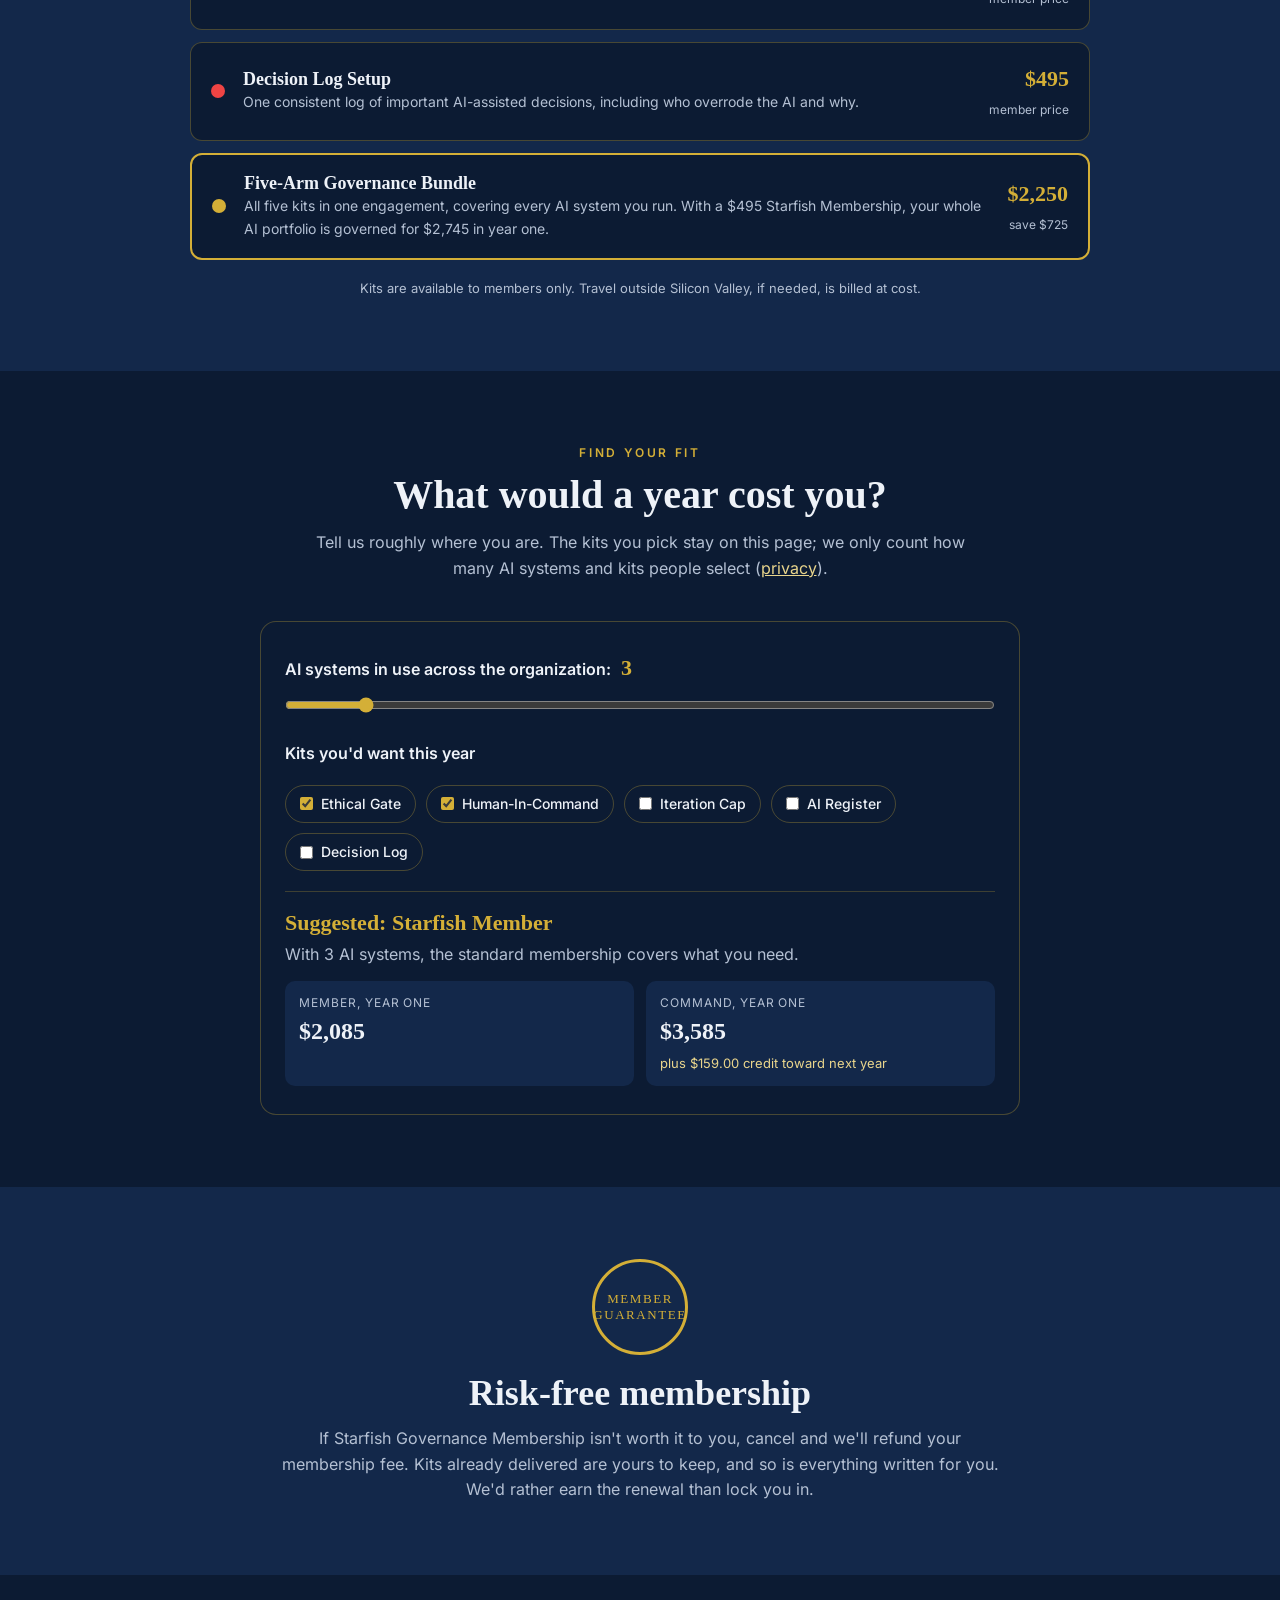
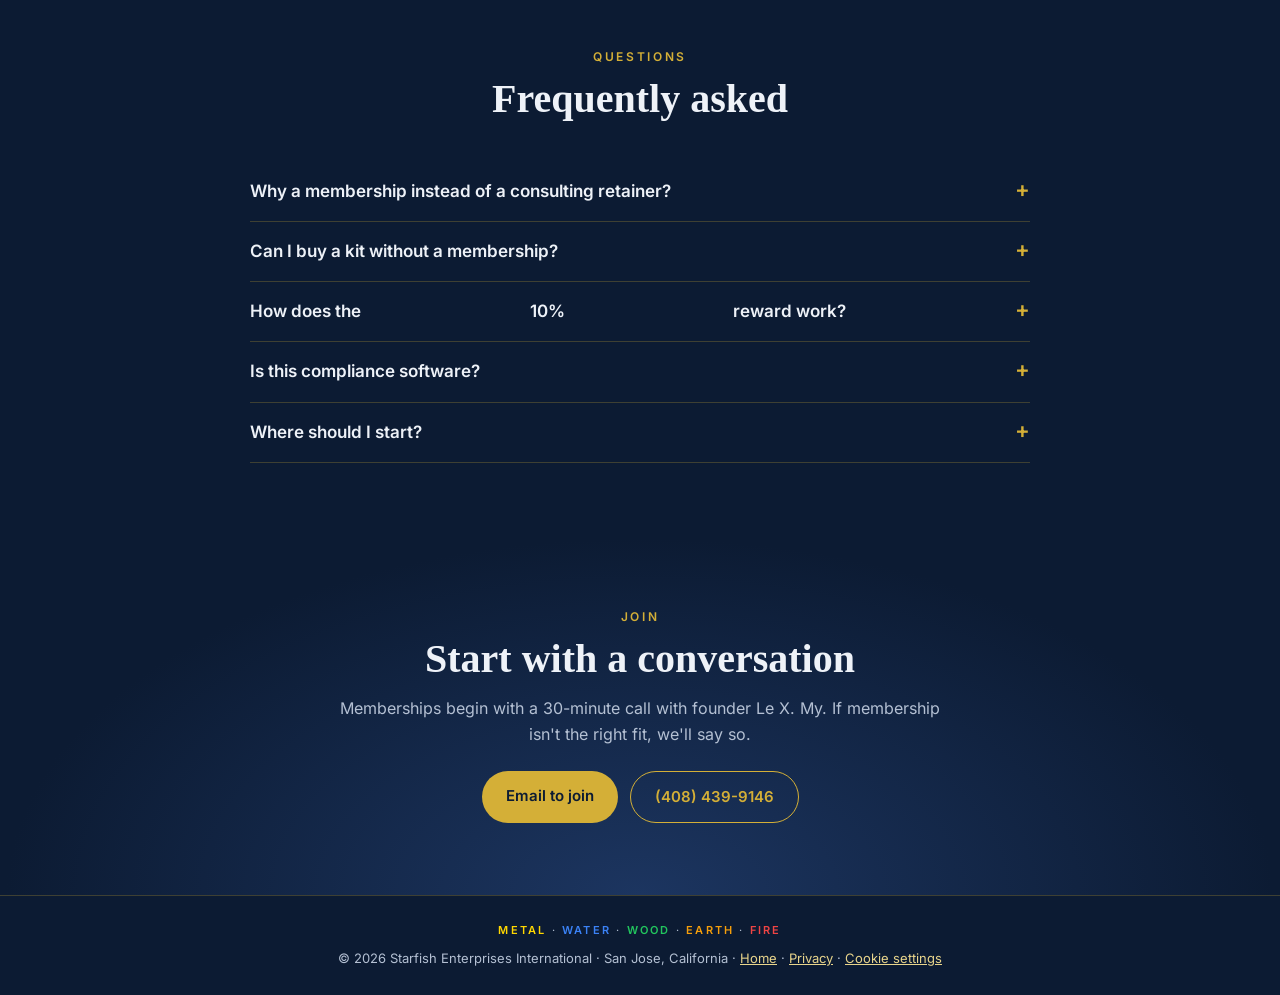
==== commit 23c5ea00: "Self-host fonts, add site check, refine consent and tracking - Fraunces and Inter served from fonts/" ====
--- a/governance-membership.html
+++ b/governance-membership.html
@@ -4,12 +4,10 @@
 <meta charset="utf-8">
 <meta name="viewport" content="width=device-width, initial-scale=1">
 <!-- Google Analytics with cookie choice: see analytics.js -->
-<script src="analytics.js"></script>
+<script src="analytics.js" defer></script>
 <title>Starfish Governance Membership</title>
 <meta name="description" content="Starfish Governance Membership: AI governance on a membership model. One annual fee, a short catalog of governance kits at published near-cost prices, and a refund if it isn't worth it.">
-<link rel="preconnect" href="https://fonts.googleapis.com">
-<link rel="preconnect" href="https://fonts.gstatic.com" crossorigin>
-<link href="https://fonts.googleapis.com/css2?family=Fraunces:opsz,wght@9..144,500;9..144,700&family=Inter:wght@400;500;600&display=swap" rel="stylesheet">
+<link rel="stylesheet" href="fonts/fonts.css">
 <style>
 :root{
   --navy:#0C1B33; --navy2:#13284a; --navy3:#1c3560;
@@ -294,7 +292,7 @@
         <div><h3>Decision Log Setup</h3><p>One consistent log of important AI-assisted decisions, including who overrode the AI and why.</p></div>
         <div class="pp"><b data-kit-price="log">$495</b><span data-requires="kit:log">member price</span></div>
       </div>
-      <div class="item bundle" style="--c:var(--gold)">
+      <div class="item bundle" style="--c:var(--gold)" data-requires="bundle">
         <span class="dot"></span>
         <div><h3><span data-fill="bundle-name">Five-Arm</span> Governance Bundle</h3><p>All <span data-fill="bundle-count">five</span> kits in one engagement, covering every AI system you run. <span data-requires="year1">With a <span data-fill="member">$495</span> Starfish Membership, your whole AI portfolio is governed for <span data-fill="year1">$2,745</span> in year one.</span></p></div>
         <div class="pp"><b data-fill="bundle">$2,250</b><span data-requires="bundle-save">save <span data-fill="bundle-save">$725</span></span></div>
@@ -450,18 +448,21 @@
 /* The bundle is offered when its price is valid and it names distinct, listed kits.
    One kit with a bad price doesn't withdraw it; only the "save" figure needs every price. */
 const BUNDLE_KITS=Array.isArray(PRICE.bundleKits)?PRICE.bundleKits:[];
-const BUNDLE_NAME=countWord(BUNDLE_KITS.length)+'-Arm';
 const BUNDLE_OK=(function(){
   if(!Array.isArray(PRICE.bundleKits)){console.error('PRICE.bundleKits must be a list of kit names.');return false;}
   let ok=SCALAR_OK.bundle;
+  if(!BUNDLE_KITS.length){console.error('PRICE.bundleKits is empty.');ok=false;}
   const seen=new Set();
   BUNDLE_KITS.forEach(k=>{
     if(seen.has(k)){console.error('PRICE.bundleKits lists "'+k+'" more than once.');ok=false;}
     seen.add(k);
     if(!own(KITS,k)){console.error('PRICE.bundleKits names "'+k+'", which is not in PRICE.kits.');ok=false;}
   });
+  const missing=Object.keys(KITS).filter(k=>!seen.has(k));
+  if(ok&&missing.length)console.warn('The bundle copy says it covers every kit, but PRICE.bundleKits leaves out: '+missing.join(', ')+'.');
   return ok;
 })();
+const BUNDLE_NAME=countWord(new Set(BUNDLE_KITS).size)+'-Arm';
 const SAVE=BUNDLE_OK&&BUNDLE_KITS.every(k=>kitPrice(k)!==undefined)
   ?BUNDLE_KITS.reduce((a,k)=>a+kitPrice(k),0)-PRICE.bundle:NaN;
 
@@ -470,7 +471,7 @@
   const VALID={member:SCALAR_OK.member,command:SCALAR_OK.command,reward:SCALAR_OK.reward,
     bundle:BUNDLE_OK,year1:BUNDLE_OK&&SCALAR_OK.member,'bundle-save':SAVE>0};
   const V={session:SESSION_CARD,'kit-count':countWord(VALID_KITS.length),
-    'bundle-count':countWord(BUNDLE_KITS.length).toLowerCase(),'bundle-name':BUNDLE_NAME,
+    'bundle-count':BUNDLE_OK?countWord(BUNDLE_KITS.length).toLowerCase():null,'bundle-name':BUNDLE_OK?BUNDLE_NAME:null,
     'bundle-save':VALID['bundle-save']?fmt(SAVE):null,
     year1:VALID.year1?fmt(PRICE.member+PRICE.bundle):null};
   for(const k in SCALARS)V[k]=VALID[k]?SCALARS[k].show(PRICE[k]):SCALARS[k].fallback;
@@ -508,6 +509,9 @@
     if(kitPrice(k)===undefined)i.closest('label').hidden=true;
   });
   Object.keys(KITS).forEach(k=>{if(!boxes.some(i=>i.dataset.kit===k))console.error('PRICE.kits.'+k+' has no checkbox in the calculator.');});
+  /* The Diagnostic links to each kit's card by id="kit-<name>"; report a missing card. */
+  Object.keys(KITS).forEach(k=>{if(!document.getElementById('kit-'+k))console.error('PRICE.kits.'+k+' has no catalog card with id="kit-'+k+'".');});
+  if(/^#kit-/.test(location.hash)&&!document.getElementById(location.hash.slice(1)))console.error('Link to '+location.hash+' has no matching kit card.');
 })();
 try{document.getElementById('y').textContent=new Date().getFullYear()}catch(e){}
 
@@ -551,11 +555,12 @@
 function used(){update();calcUsed=true;}
 function sendCalc(){
   if(!calcUsed||!window.starfishTrack)return;
-  const p={ai_systems:+sys.value,kits_selected:kits.querySelectorAll('input:checked').length};
-  const key=p.ai_systems+'/'+p.kits_selected;
+  const picked=[...kits.querySelectorAll('input:checked')].map(i=>i.dataset.kit).filter(k=>kitPrice(k)!==undefined);
+  const p={ai_systems:+sys.value,kits_selected:picked.length};
+  const key=p.ai_systems+'/'+picked.join(',');
   if(key===calcLast)return;
-  calcLast=key;
-  window.starfishTrack('calculator_used',Object.assign({transport_type:'beacon'},p));
+  /* Remember the choices only once the event was really sent (analytics may be off until Accept). */
+  if(window.starfishTrack('calculator_used',Object.assign({transport_type:'beacon'},p)))calcLast=key;
 }
 document.addEventListener('visibilitychange',()=>{if(document.visibilityState==='hidden')sendCalc();});
 window.addEventListener('pagehide',sendCalc);
--- a/fonts/fonts.css
+++ b/fonts/fonts.css
@@ -0,0 +1,9 @@
+/* Fraunces and Inter, hosted on this site (SIL Open Font License 1.1; see LICENSE-*.txt)
+   so no visitor data goes to a font service. Latin subset from @fontsource 5. */
+@font-face{font-family:Fraunces;font-style:normal;font-weight:400;font-display:swap;src:url(fraunces-latin-400-normal.woff2) format('woff2')}
+@font-face{font-family:Fraunces;font-style:normal;font-weight:500;font-display:swap;src:url(fraunces-latin-500-normal.woff2) format('woff2')}
+@font-face{font-family:Fraunces;font-style:normal;font-weight:600;font-display:swap;src:url(fraunces-latin-600-normal.woff2) format('woff2')}
+@font-face{font-family:Fraunces;font-style:normal;font-weight:700;font-display:swap;src:url(fraunces-latin-700-normal.woff2) format('woff2')}
+@font-face{font-family:Inter;font-style:normal;font-weight:400;font-display:swap;src:url(inter-latin-400-normal.woff2) format('woff2')}
+@font-face{font-family:Inter;font-style:normal;font-weight:500;font-display:swap;src:url(inter-latin-500-normal.woff2) format('woff2')}
+@font-face{font-family:Inter;font-style:normal;font-weight:600;font-display:swap;src:url(inter-latin-600-normal.woff2) format('woff2')}
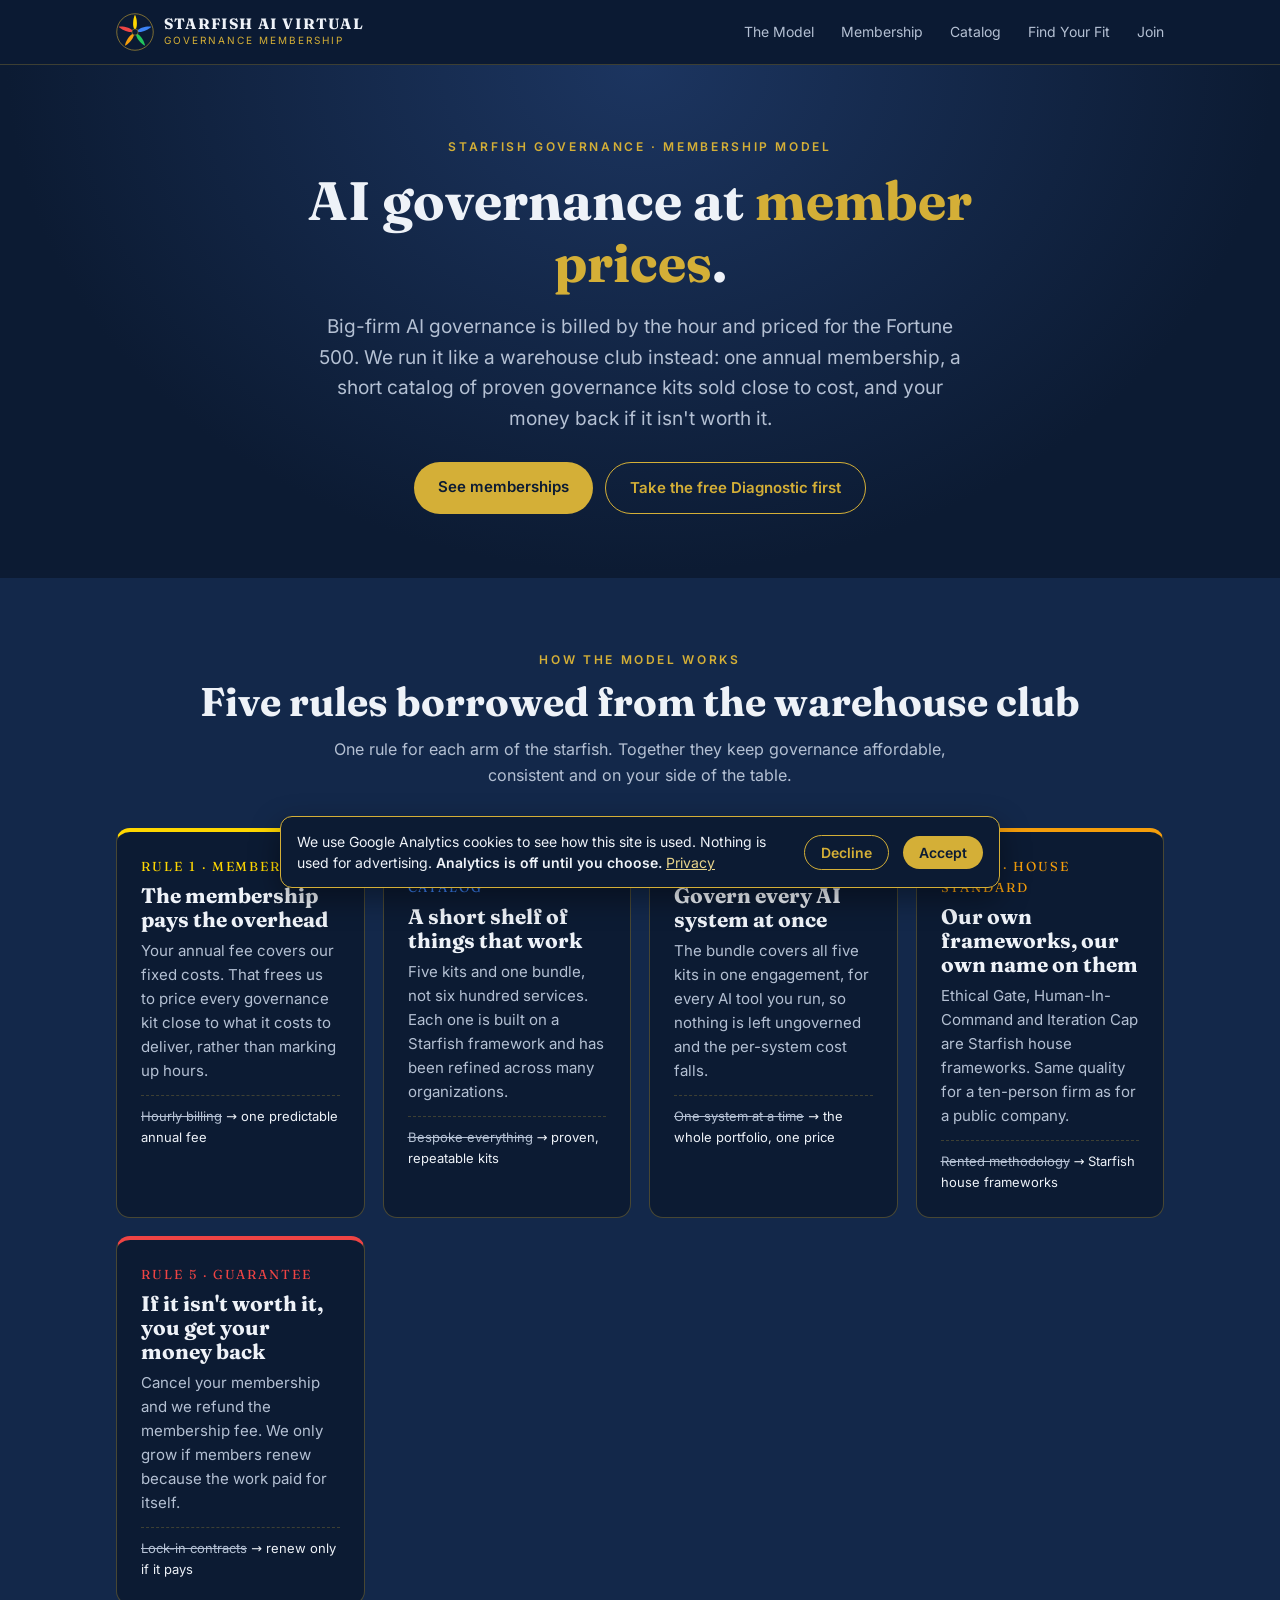
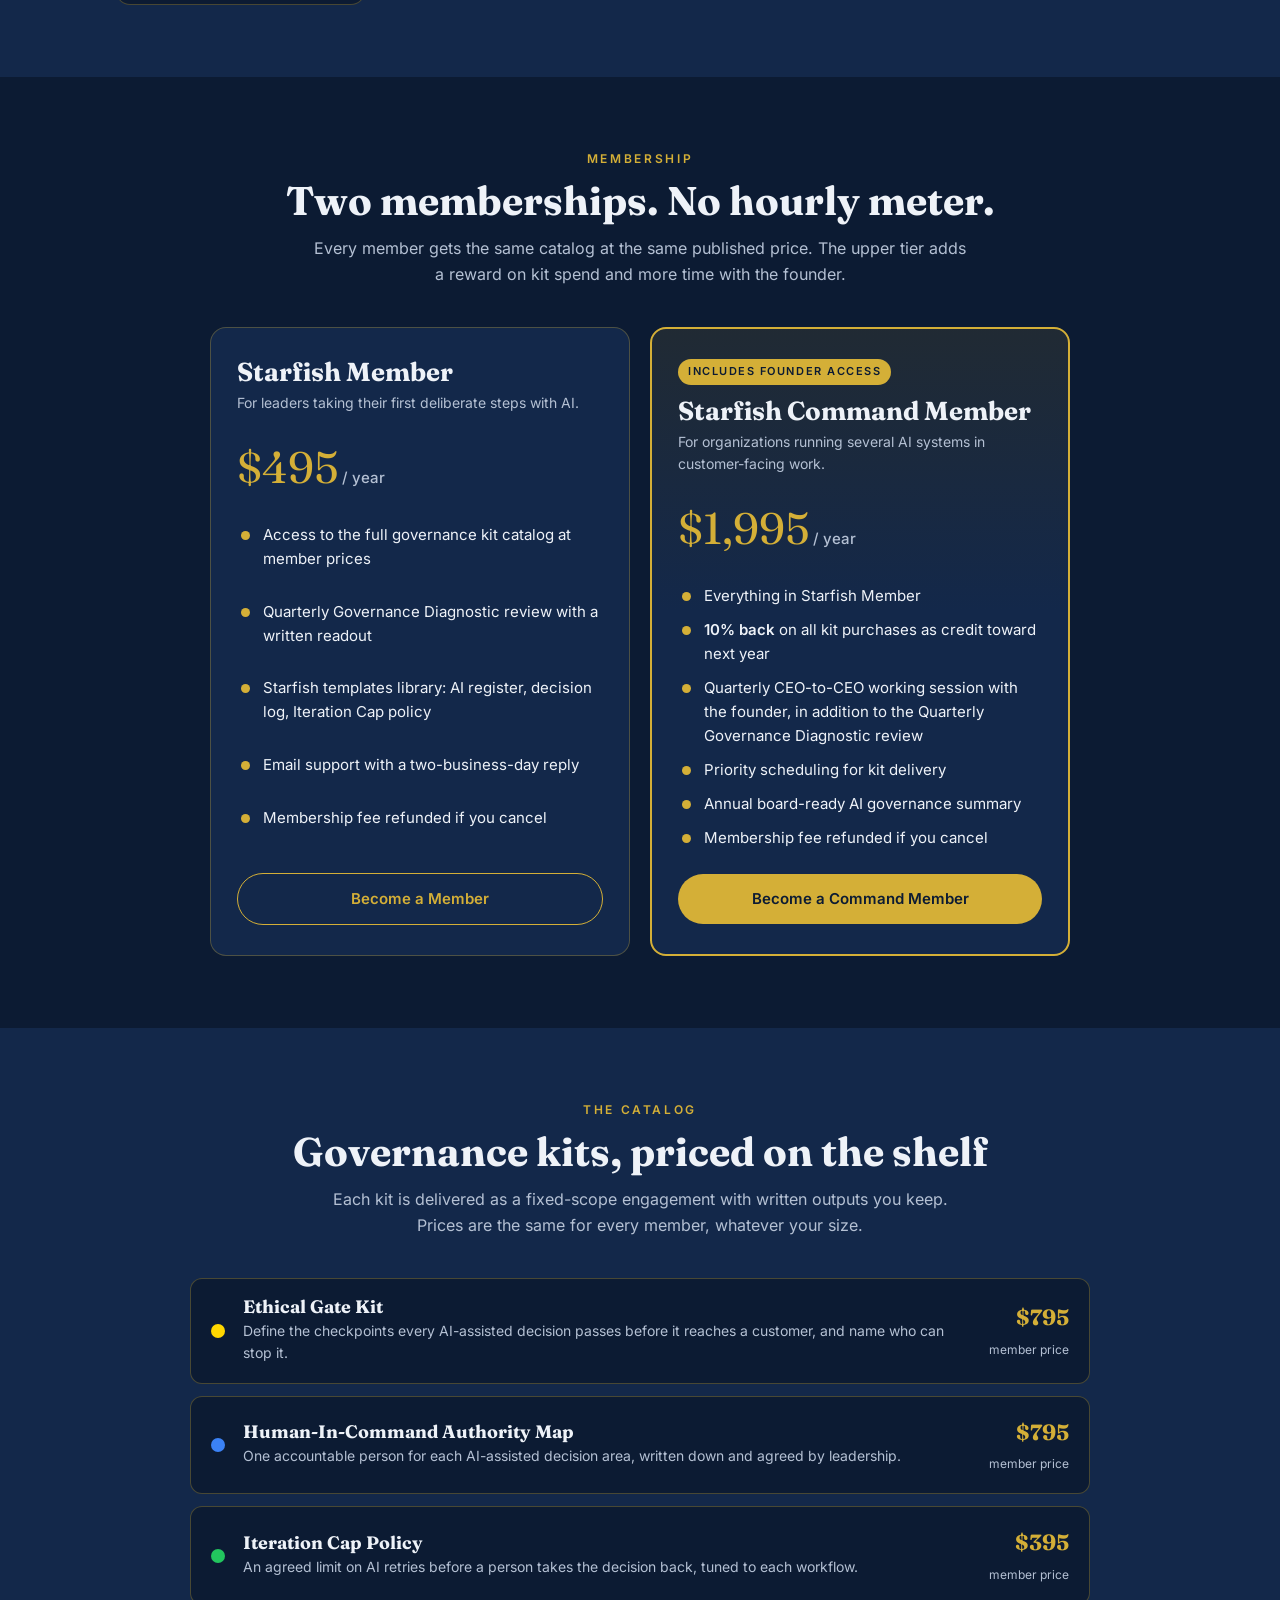
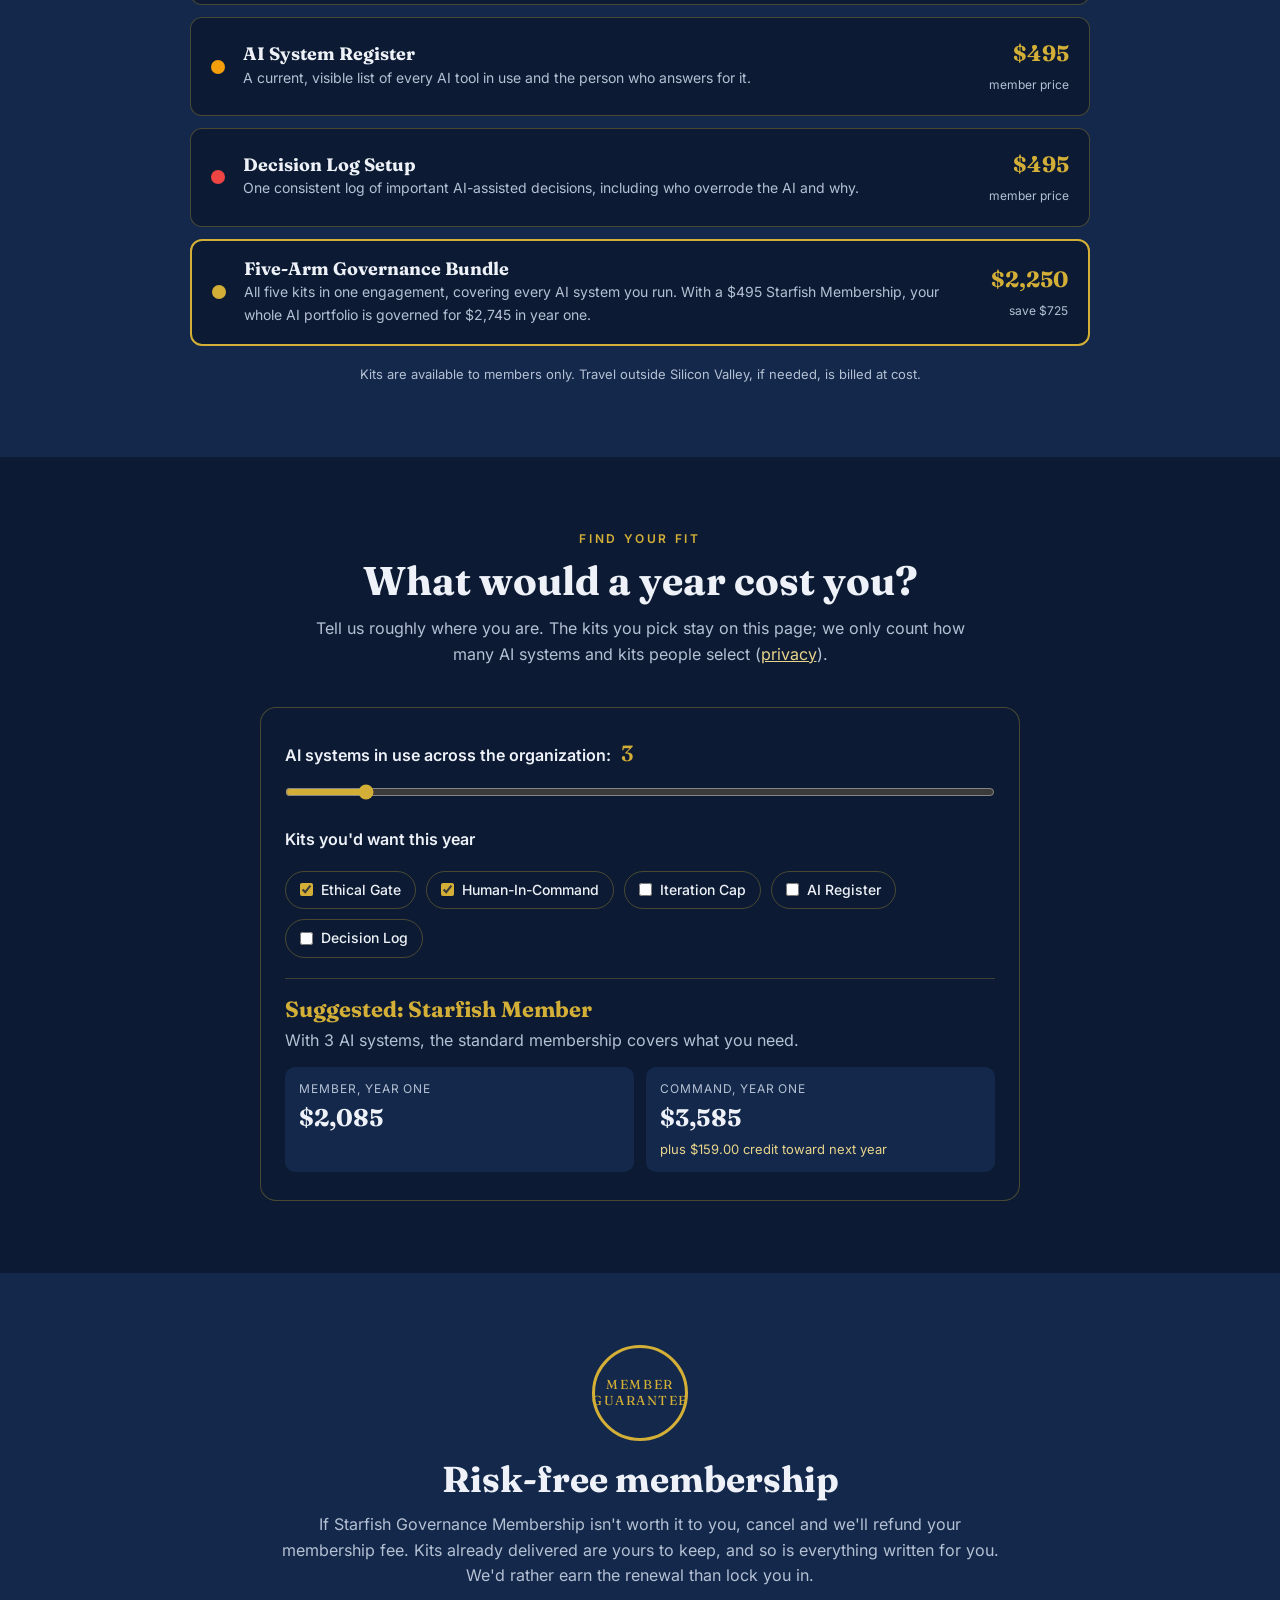
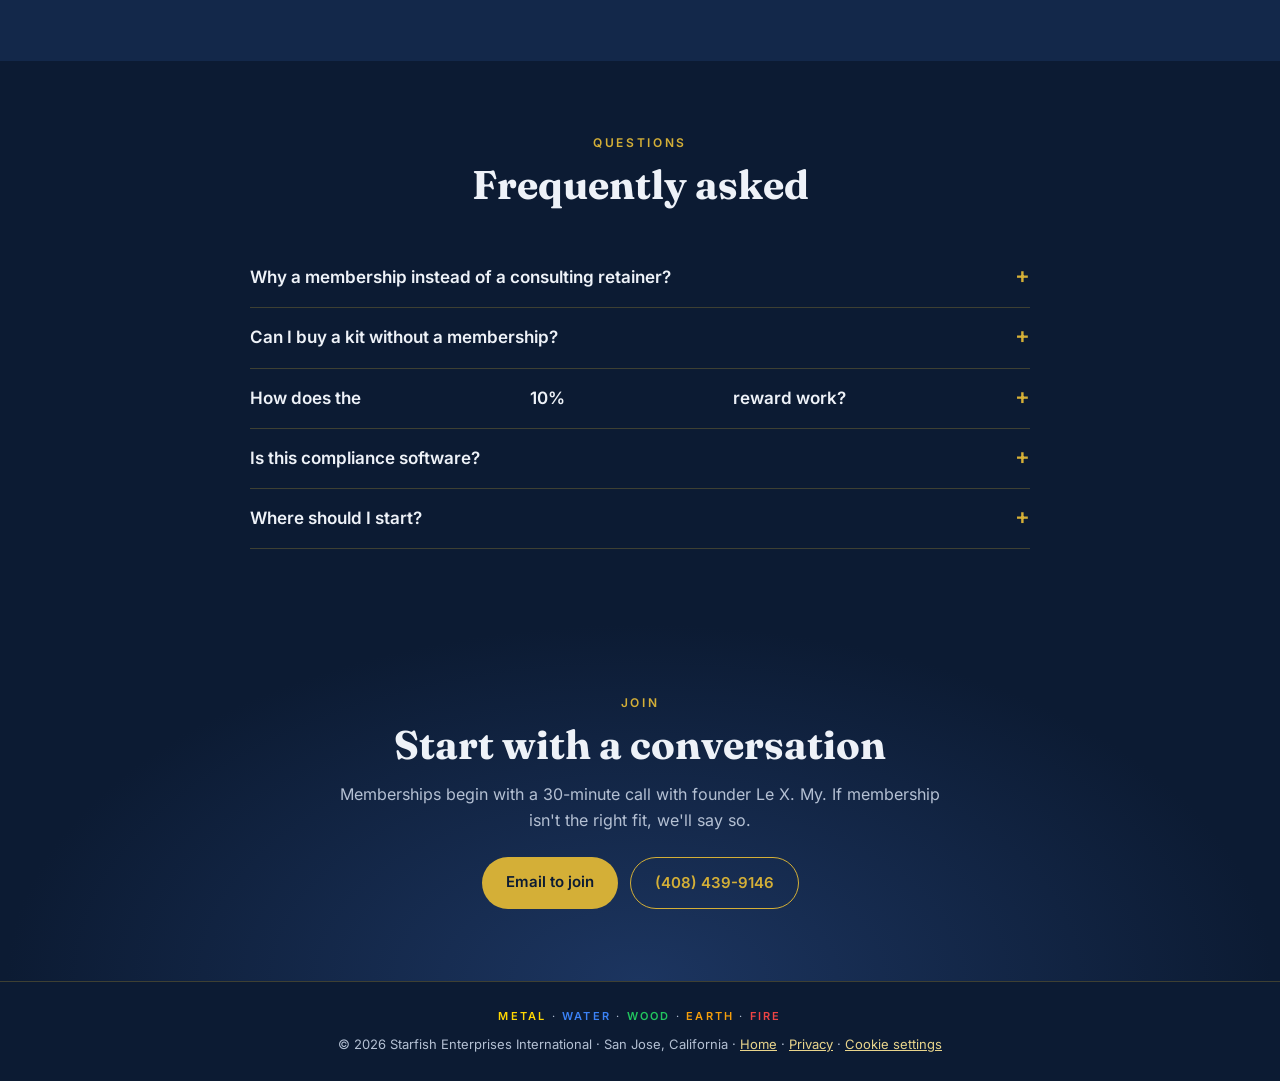
==== commit eafc842f: "Wait for Google's script before counting events; variable Fraunces; stronger site check - starfishTr" ====
--- a/governance-membership.html
+++ b/governance-membership.html
@@ -7,6 +7,8 @@
 <script src="analytics.js" defer></script>
 <title>Starfish Governance Membership</title>
 <meta name="description" content="Starfish Governance Membership: AI governance on a membership model. One annual fee, a short catalog of governance kits at published near-cost prices, and a refund if it isn't worth it.">
+<link rel="preload" href="fonts/fraunces-latin-opsz-normal.woff2" as="font" type="font/woff2" crossorigin>
+<link rel="preload" href="fonts/inter-latin-400-normal.woff2" as="font" type="font/woff2" crossorigin>
 <link rel="stylesheet" href="fonts/fonts.css">
 <style>
 :root{
@@ -551,16 +553,18 @@
 }
 /* calculator_used is sent when the visitor leaves or switches away from the page, with
    their choices at that moment; it is sent again only if they change their choices after that. */
-let calcUsed=false,calcLast='';
+let calcUsed=false,calcLast='',calcPending='';
 function used(){update();calcUsed=true;}
 function sendCalc(){
   if(!calcUsed||!window.starfishTrack)return;
   const picked=[...kits.querySelectorAll('input:checked')].map(i=>i.dataset.kit).filter(k=>kitPrice(k)!==undefined);
   const p={ai_systems:+sys.value,kits_selected:picked.length};
   const key=p.ai_systems+'/'+picked.join(',');
-  if(key===calcLast)return;
+  if(key===calcLast||key===calcPending)return;
   /* Remember the choices only once the event was really sent (analytics may be off until Accept). */
-  if(window.starfishTrack('calculator_used',Object.assign({transport_type:'beacon'},p)))calcLast=key;
+  calcPending=key;
+  window.starfishTrack('calculator_used',Object.assign({transport_type:'beacon'},p)).then(ok=>{
+    if(calcPending===key)calcPending='';if(ok)calcLast=key;});
 }
 document.addEventListener('visibilitychange',()=>{if(document.visibilityState==='hidden')sendCalc();});
 window.addEventListener('pagehide',sendCalc);
--- a/fonts/fonts.css
+++ b/fonts/fonts.css
@@ -1,9 +1,8 @@
 /* Fraunces and Inter, hosted on this site (SIL Open Font License 1.1; see LICENSE-*.txt)
-   so no visitor data goes to a font service. Latin subset from @fontsource 5. */
-@font-face{font-family:Fraunces;font-style:normal;font-weight:400;font-display:swap;src:url(fraunces-latin-400-normal.woff2) format('woff2')}
-@font-face{font-family:Fraunces;font-style:normal;font-weight:500;font-display:swap;src:url(fraunces-latin-500-normal.woff2) format('woff2')}
-@font-face{font-family:Fraunces;font-style:normal;font-weight:600;font-display:swap;src:url(fraunces-latin-600-normal.woff2) format('woff2')}
-@font-face{font-family:Fraunces;font-style:normal;font-weight:700;font-display:swap;src:url(fraunces-latin-700-normal.woff2) format('woff2')}
+   so no visitor data goes to a font service. Latin subset from @fontsource 5.
+   Fraunces is the variable font with weight and optical-size axes, so large headings get
+   the display optical size automatically, as with the Google Fonts version used before. */
+@font-face{font-family:Fraunces;font-style:normal;font-weight:100 900;font-display:swap;src:url(fraunces-latin-opsz-normal.woff2) format('woff2-variations'),url(fraunces-latin-opsz-normal.woff2) format('woff2')}
 @font-face{font-family:Inter;font-style:normal;font-weight:400;font-display:swap;src:url(inter-latin-400-normal.woff2) format('woff2')}
 @font-face{font-family:Inter;font-style:normal;font-weight:500;font-display:swap;src:url(inter-latin-500-normal.woff2) format('woff2')}
 @font-face{font-family:Inter;font-style:normal;font-weight:600;font-display:swap;src:url(inter-latin-600-normal.woff2) format('woff2')}
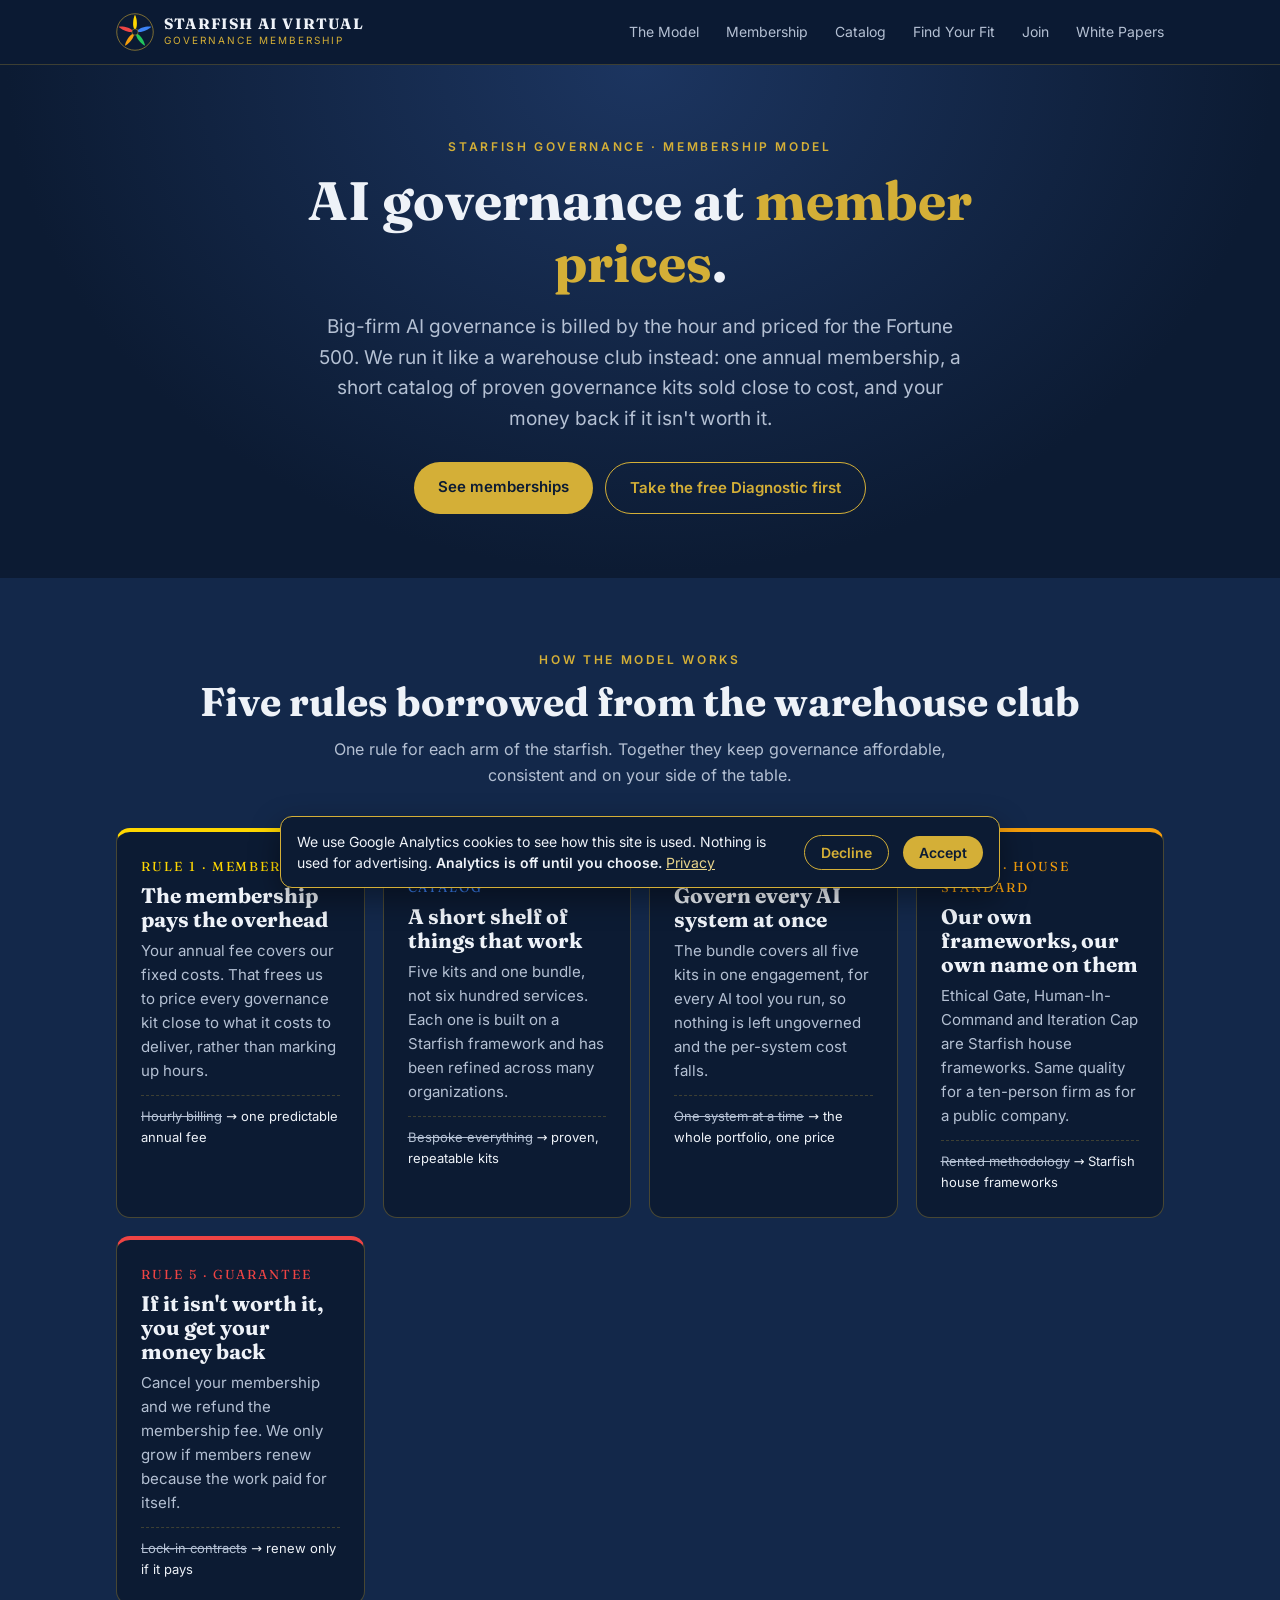
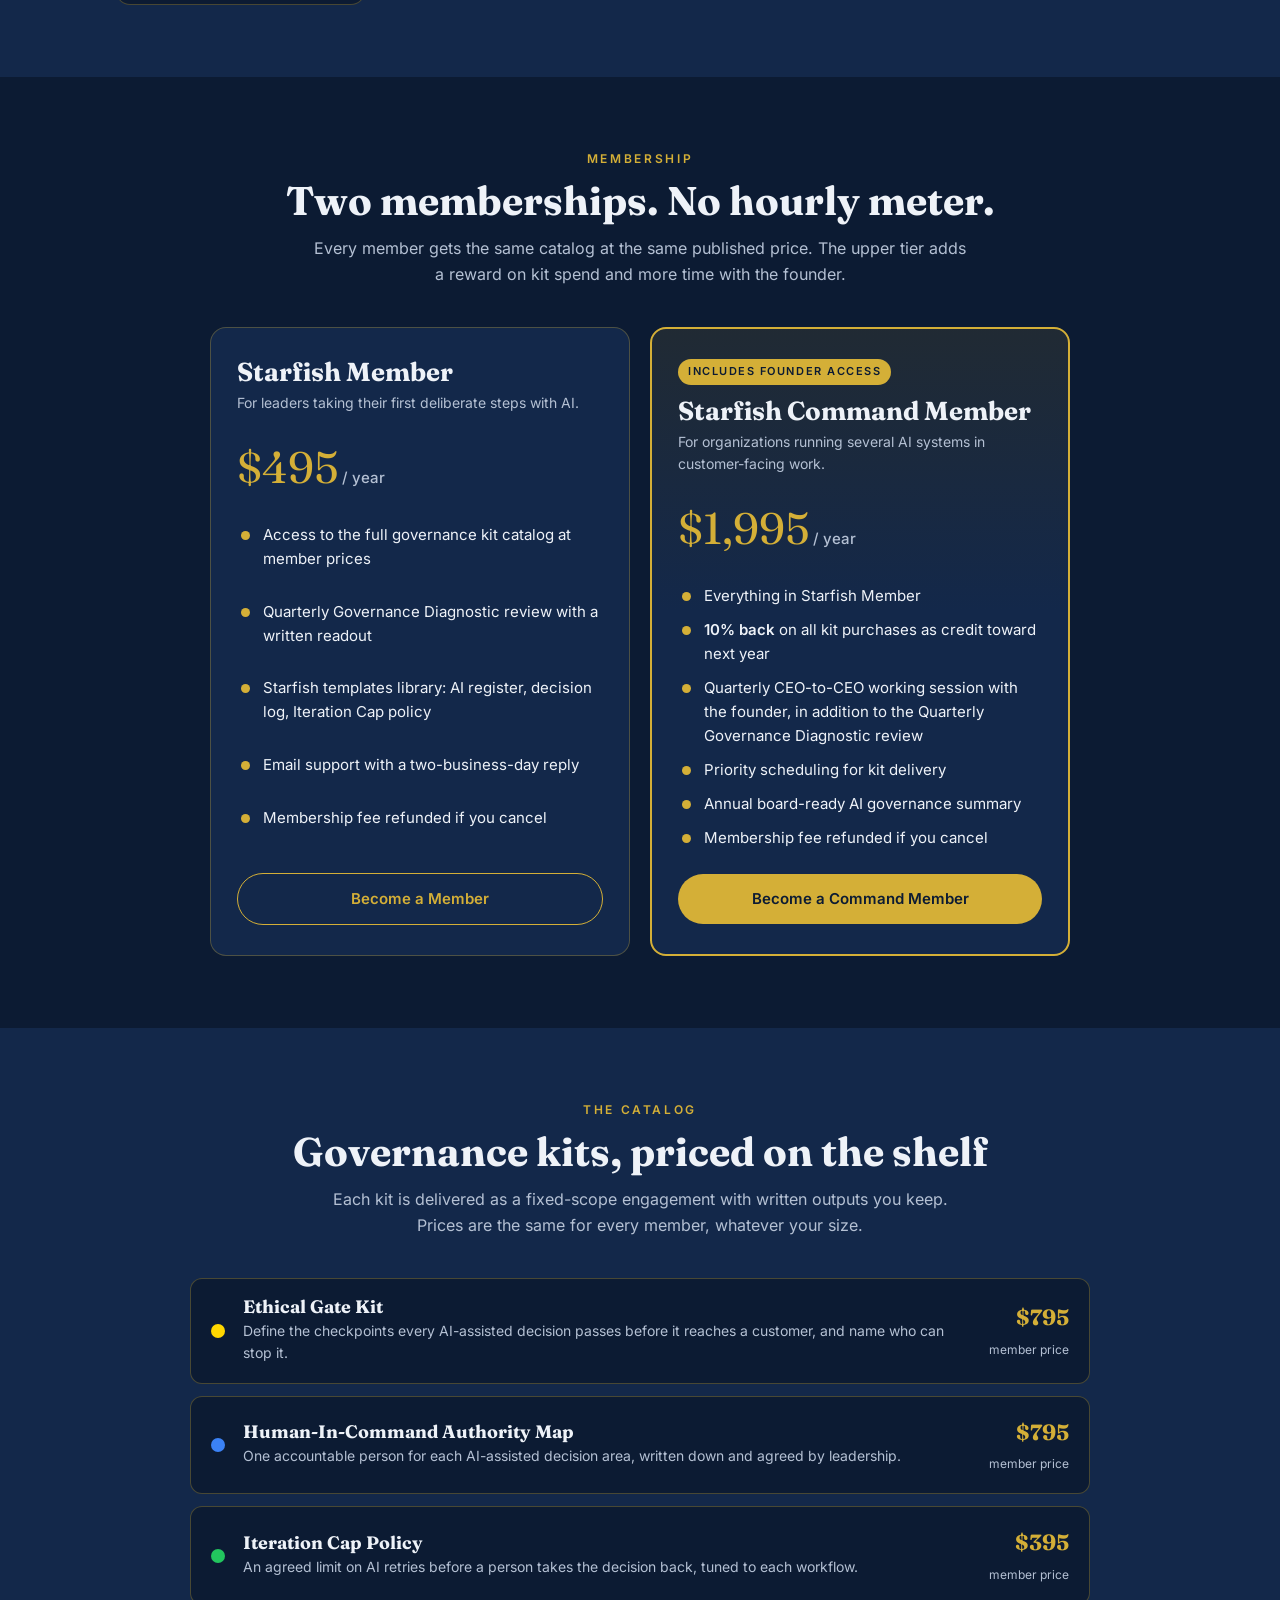
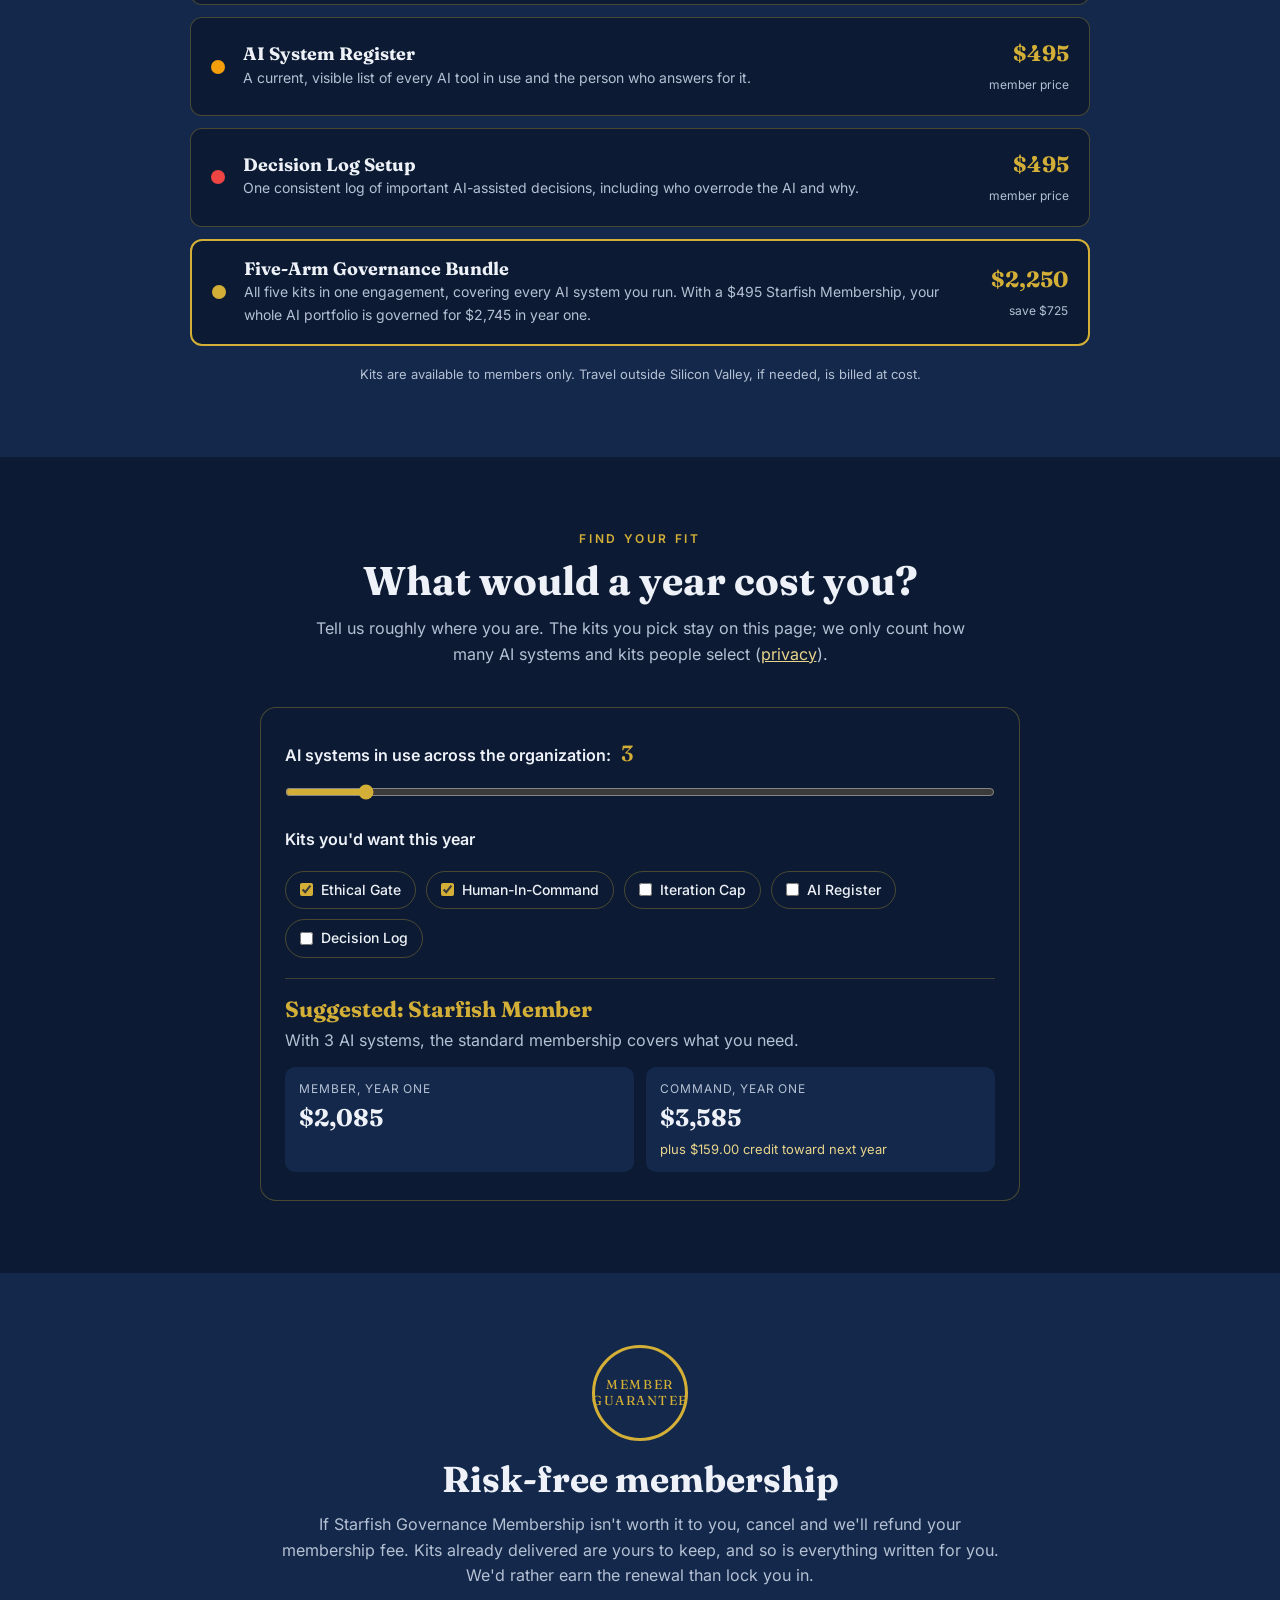
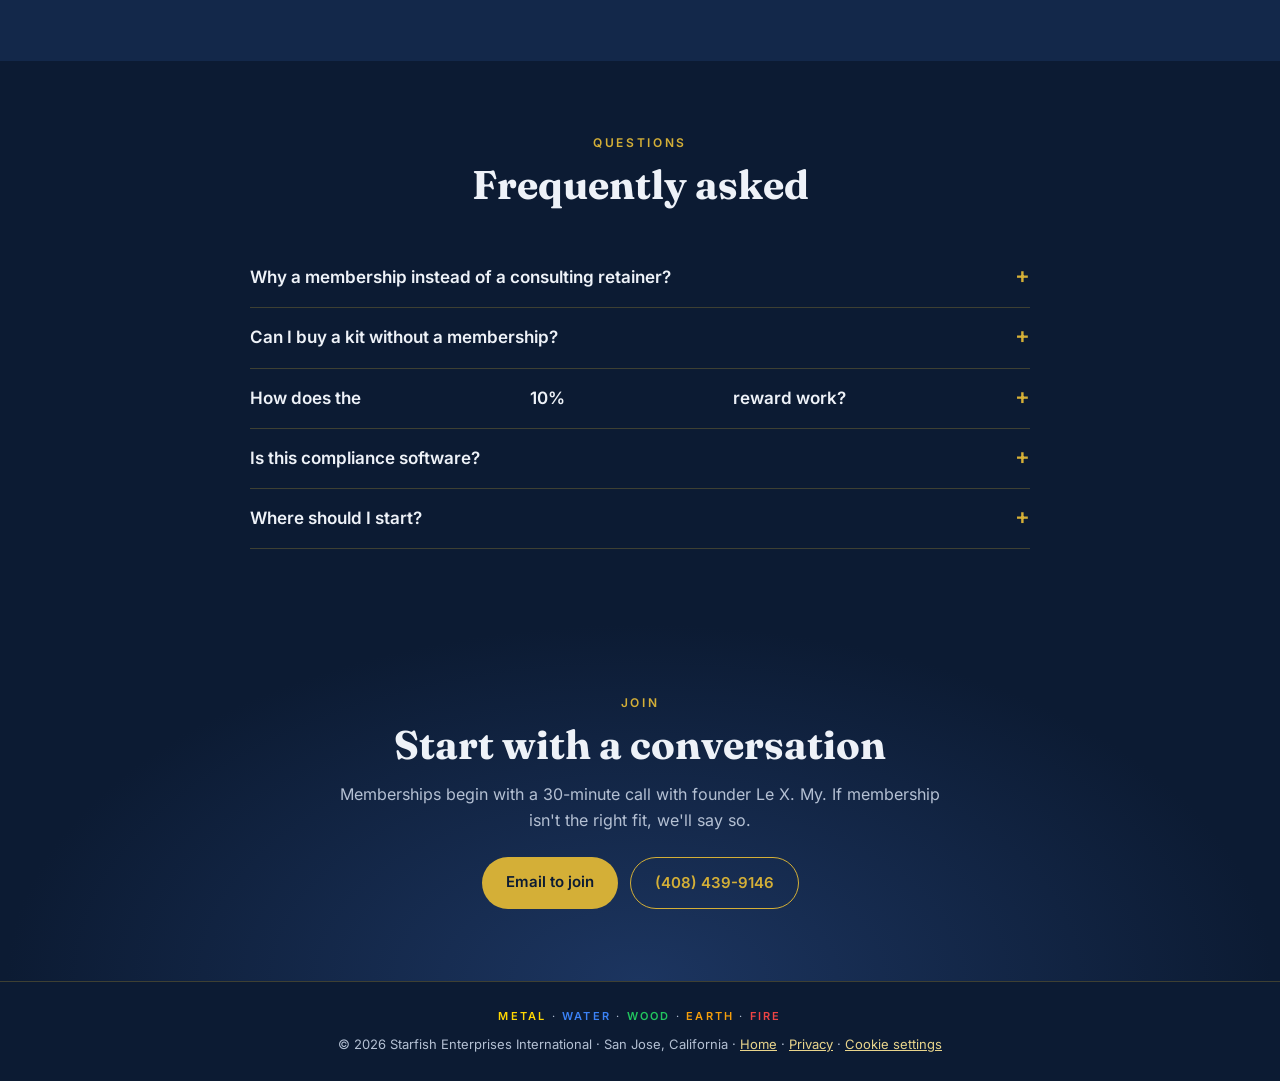
==== commit 0e2fdc6a: "Add free white papers page with pricing teaser New whitepapers.html: the three Starfish white papers" ====
--- a/governance-membership.html
+++ b/governance-membership.html
@@ -161,6 +161,7 @@
       <a href="#catalog">Catalog</a>
       <a href="#fit">Find Your Fit</a>
       <a href="#join">Join</a>
+      <a href="whitepapers.html">White Papers</a>
     </nav>
   </div>
 </header>
@@ -552,19 +553,18 @@
     (credit>0?'<em>plus '+fmtCredit(credit)+' credit toward next year</em>':'')+'</div></div>';
 }
 /* calculator_used is sent when the visitor leaves or switches away from the page, with
-   their choices at that moment; it is sent again only if they change their choices after that. */
-let calcUsed=false,calcLast='',calcPending='';
+   their choices at that moment; it is sent again only if they change their choices after that.
+   Unlike the Diagnostic's once-per-visit rule, this keeps nothing in storage. */
+let calcUsed=false,calcLast='';
 function used(){update();calcUsed=true;}
 function sendCalc(){
   if(!calcUsed||!window.starfishTrack)return;
   const picked=[...kits.querySelectorAll('input:checked')].map(i=>i.dataset.kit).filter(k=>kitPrice(k)!==undefined);
   const p={ai_systems:+sys.value,kits_selected:picked.length};
   const key=p.ai_systems+'/'+picked.join(',');
-  if(key===calcLast||key===calcPending)return;
-  /* Remember the choices only once the event was really sent (analytics may be off until Accept). */
-  calcPending=key;
-  window.starfishTrack('calculator_used',Object.assign({transport_type:'beacon'},p)).then(ok=>{
-    if(calcPending===key)calcPending='';if(ok)calcLast=key;});
+  if(key===calcLast)return;
+  /* Remember the choices once sent; if analytics is off (e.g. before Accept), try again later. */
+  if(window.starfishTrack('calculator_used',Object.assign({transport_type:'beacon'},p)))calcLast=key;
 }
 document.addEventListener('visibilitychange',()=>{if(document.visibilityState==='hidden')sendCalc();});
 window.addEventListener('pagehide',sendCalc);
